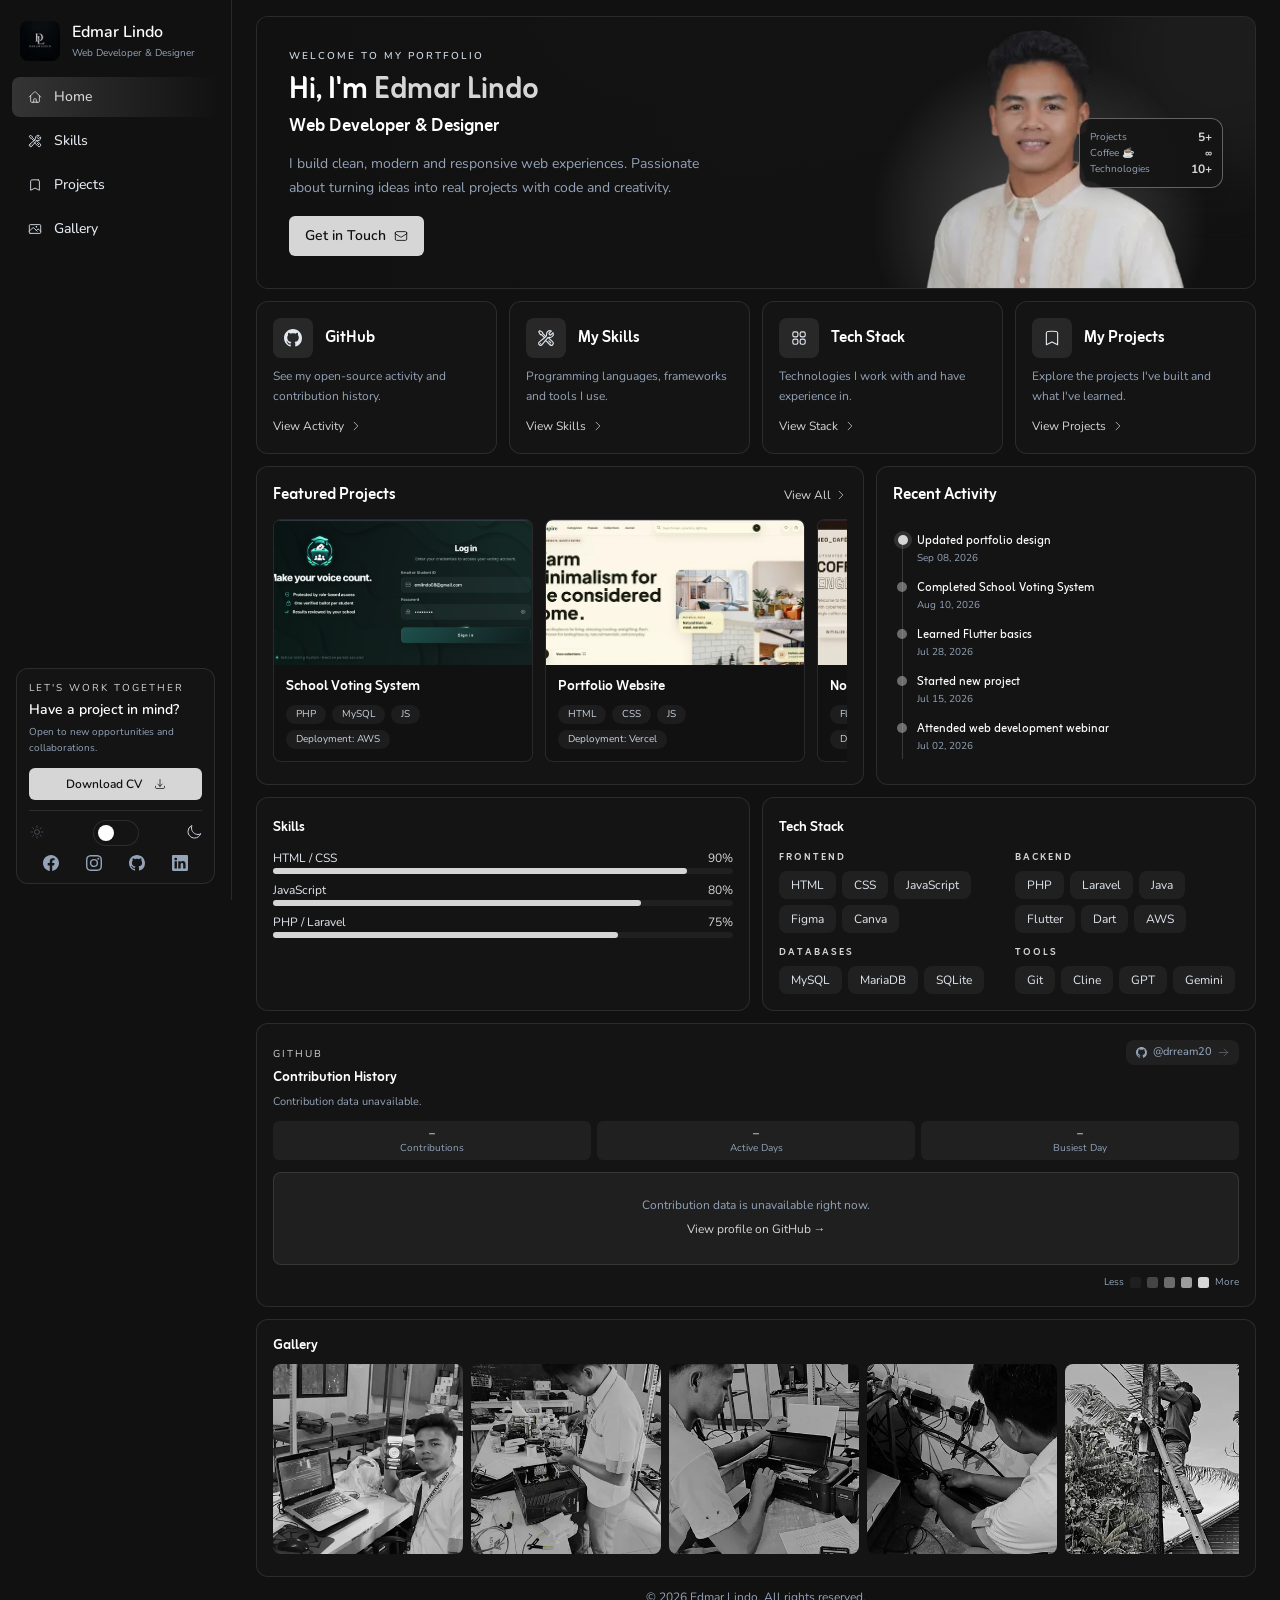
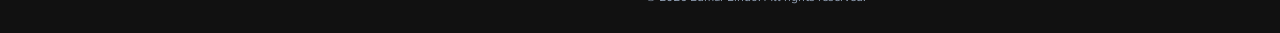
==== index.html @ 78bd7fd2 "added animation" ====
<!doctype html>
<html lang="en">
  <head>
    <meta charset="UTF-8" />
    <meta name="viewport" content="width=device-width, initial-scale=1.0" />

    <title>Edmar Lindo | Portfolio</title>
    <meta
      name="description"
      content="Portfolio of Edmar Lindo — web developer & designer building clean, modern, responsive web experiences."
    />
    <meta name="theme-color" content="#111111" />
    <link rel="icon" href="favicon.svg" type="image/svg+xml" />

    <!-- Open Graph / Twitter — shown whenever the site is shared on social media -->
    <meta property="og:type" content="website" />
    <meta property="og:url" content="https://neocafe-pi.vercel.app/" />
    <meta property="og:title" content="Edmar Lindo | Web Developer & Designer" />
    <meta
      property="og:description"
      content="Portfolio of Edmar Lindo — web developer & designer building clean, modern, responsive web experiences."
    />
    <meta
      property="og:image"
      content="https://neocafe-pi.vercel.app/assets/profile.webp"
    />
    <meta name="twitter:card" content="summary_large_image" />
    <meta name="twitter:title" content="Edmar Lindo | Web Developer & Designer" />
    <meta
      name="twitter:description"
      content="Portfolio of Edmar Lindo — web developer & designer building clean, modern, responsive web experiences."
    />
    <meta
      name="twitter:image"
      content="https://neocafe-pi.vercel.app/assets/profile.webp"
    />

    <script>
      document.documentElement.classList.add("js");

      /* Brand intro -- flag it before the first paint so the splash covers the page
         instantly (never a flash of the un-animated site). Skipped for visitors who
         prefer reduced motion; the CSS watchdog releases the page if the partner
         script below ever fails to run. */
      try {
        if (!window.matchMedia("(prefers-reduced-motion: reduce)").matches) {
          document.documentElement.classList.add("brand-intro-active");
        }
      } catch (e) {
        document.documentElement.classList.add("brand-intro-active");
      }
    </script>

    <!-- Google Fonts: Zain (elegant headings) + Nunito (rounded body text) -->
    <link rel="preconnect" href="https://fonts.googleapis.com" />
    <link rel="preconnect" href="https://fonts.gstatic.com" crossorigin />
    <link
      href="https://fonts.googleapis.com/css2?family=Zain:ital,wght@0,300;0,400;0,700;0,800;1,400&family=Nunito:ital,wght@0,400;0,500;0,600;0,700;1,400&display=swap"
      rel="stylesheet"
    />

    <!-- Tailwind CSS (pre-compiled -- much faster than the dev CDN).
         Rebuild with:  npx tailwindcss -i css/input.css -o tailwind.css --minify -->
    <link rel="stylesheet" href="tailwind.css" />

    <style>
      html {
        scroll-behavior: smooth;
      }

      /* Anchors get a little breathing room below the top edge */
      [id] {
        scroll-margin-top: 16px;
      }

      :root {
        --ink: 17 17 17; /* #111111 - main background */
        --pine: 20 20 20; /* #1c1c1c - cards/surfaces */
        --leaf: 214 214 214; /* #d6d6d6 - subtle accent */
        --btntext: 17 17 17; /* #111111 - button text */

        --text: 245 245 243; /* #f5f5f3 - primary text */
        --muted: 155 155 155; /* #9b9b9b - secondary text */
        --border: 48 48 48; /* #303030 - borders */
      }

      html.light {
        --ink: 250 250 248; /* #fafaf8 - warm white background */
        --pine: 238 238 238; /* #eee eeb - soft gray surfaces */
        --leaf: 32 32 32; /* #202020 - dark accent */
        --btntext: 250 250 248; /* #fafaf8 - button text */

        --text: 20 20 20; /* #141414 - primary text */
        --muted: 105 105 105; /* #696969 - secondary text */
        --border: 215 215 210; /* #d7d7d2 - subtle borders */
      }

      body {
        background: rgb(var(--ink));
      }

      /* Elegant font pairing -- Zain for headings, Nunito for body */
      h1,
      h2,
      h3,
      h4,
      h5,
      h6,
      .font-display {
        font-family: "Zain", "Segoe UI", sans-serif;
      }

      /* ===== GitHub contribution heatmap ===== */
      .heatmap-scroll {
        overflow-x: auto;
        padding-bottom: 4px;
        scrollbar-width: thin;
        scrollbar-color: rgb(var(--leaf) / 0.35) transparent;
      }

      .heatmap-scroll::-webkit-scrollbar {
        width: 4px;
        height: 4px;
      }

      .heatmap-scroll::-webkit-scrollbar-track {
        background: transparent;
      }

      .heatmap-scroll::-webkit-scrollbar-thumb {
        background: rgb(var(--leaf) / 0.35);
        border-radius: 999px;
      }

      .gh-grid {
        display: grid;
        grid-auto-flow: column;
        grid-template-rows: repeat(7, 11px);
        grid-auto-columns: 11px;
        gap: 3px;
        width: max-content;
      }

      .gh-cell {
        width: 11px;
        height: 11px;
        border-radius: 2.5px;
        transition:
          transform 0.15s ease,
          box-shadow 0.15s ease;
      }

      .gh-cell:hover {
        transform: scale(1.25);
        box-shadow: 0 0 0 1px rgb(var(--leaf) / 0.5);
      }

      .gh-empty {
        background: transparent;
      }

      .gh-l0 {
        background: rgb(var(--leaf) / 0.06);
      }
      .gh-l1 {
        background: rgb(var(--leaf) / 0.25);
      }
      .gh-l2 {
        background: rgb(var(--leaf) / 0.45);
      }
      .gh-l3 {
        background: rgb(var(--leaf) / 0.7);
      }
      .gh-l4 {
        background: rgb(var(--leaf));
      }

      .gh-skel {
        background: rgb(var(--leaf) / 0.05);
        animation: ghPulse 1.5s ease-in-out infinite;
      }

      @keyframes ghPulse {
        0%,
        100% {
          opacity: 0.5;
        }
        50% {
          opacity: 1;
        }
      }

      .gh-months {
        position: relative;
        height: 14px;
        margin-bottom: 3px;
      }

      .gh-month {
        position: absolute;
        top: 0;
        font-size: 10px;
        line-height: 14px;
        color: rgb(var(--leaf) / 0.55);
        white-space: nowrap;
        user-select: none;
      }

      .gh-weekdays {
        display: grid;
        grid-template-rows: repeat(7, 11px);
        gap: 3px;
        padding-top: 17px;
      }

      .gh-weekdays span {
        font-size: 10px;
        line-height: 11px;
        color: rgb(var(--leaf) / 0.55);
        user-select: none;
      }

      /* ===== Recent Activity -- scrollable timeline ===== */
      .activity-scroll {
        max-height: 240px;
        overflow-y: auto;
        scrollbar-width: thin;
        scrollbar-color: rgb(var(--leaf) / 0.35) transparent;
      }

      .activity-scroll::-webkit-scrollbar {
        width: 4px;
      }

      .activity-scroll::-webkit-scrollbar-track {
        background: transparent;
      }

      .activity-scroll::-webkit-scrollbar-thumb {
        background: rgb(var(--leaf) / 0.35);
        border-radius: 999px;
      }

      /* ===== Featured Projects -- horizontally scrollable card row ===== */
      .projects-scroll {
        display: flex;
        gap: 12px; /* gap-3 */
        width: 100%;
        max-width: 100%;
        min-width: 0;
        overflow-x: auto;
        overflow-y: hidden;
        overscroll-behavior-x: contain;
        padding-bottom: 6px;
        scroll-snap-type: x mandatory;
        scrollbar-width: thin;
        scrollbar-color: rgb(var(--leaf) / 0.35) transparent;
      }

      .projects-scroll > * {
        flex: 0 0 auto;
        width: 240px;
        scroll-snap-align: start;
      }

      @media (min-width: 640px) {
        .projects-scroll > * {
          width: 260px;
        }
      }

      .projects-scroll::-webkit-scrollbar {
        width: 4px;
        height: 4px;
      }

      .projects-scroll::-webkit-scrollbar-track {
        background: transparent;
      }

      .projects-scroll::-webkit-scrollbar-thumb {
        background: rgb(var(--leaf) / 0.35);
        border-radius: 999px;
      }

      @media (prefers-reduced-motion: reduce) {
        .projects-scroll {
          scroll-snap-type: none;
        }
      }

      /* ===== Gallery -- horizontally scrollable image row ===== */
      .gallery-scroll {
        display: flex;
        gap: 8px; /* gap-2 */
        width: 100%;
        max-width: 100%;
        min-width: 0;
        overflow-x: auto;
        overflow-y: hidden;
        overscroll-behavior-x: contain;
        padding-bottom: 6px;
        scroll-snap-type: x mandatory;
        scrollbar-width: thin;
        scrollbar-color: rgb(var(--leaf) / 0.35) transparent;
      }

      .gallery-scroll > * {
        flex: 0 0 auto;
        width: 150px;
        scroll-snap-align: start;
      }

      @media (min-width: 640px) {
        .gallery-scroll > * {
          width: 190px;
        }
      }

      .gallery-scroll::-webkit-scrollbar {
        width: 4px;
        height: 4px;
      }

      .gallery-scroll::-webkit-scrollbar-track {
        background: transparent;
      }

      .gallery-scroll::-webkit-scrollbar-thumb {
        background: rgb(var(--leaf) / 0.35);
        border-radius: 999px;
      }

      @media (prefers-reduced-motion: reduce) {
        .gallery-scroll {
          scroll-snap-type: none;
        }
      }

      /* ===== Interactive tilt cards (Featured Projects) =====
         Cards follow the pointer in 3D (rotateX / rotateY) with a soft leaf
         glare underneath. JS feeds --rx / --ry / --gx / --gy; touch screens
         and reduced-motion users get a plain static card. */
      .tilt-card {
        position: relative;
        transform: perspective(900px) rotateX(var(--rx, 0deg)) rotateY(var(--ry, 0deg));
        will-change: transform;
      }

      .tilt-card.tilt-live {
        transition: transform 0.12s ease-out;
      }

      .tilt-card.tilt-settle {
        transition: transform 0.45s cubic-bezier(0.22, 1, 0.36, 1);
      }

      .tilt-card::after {
        content: "";
        position: absolute;
        inset: 0;
        border-radius: inherit;
        background: radial-gradient(
          circle at var(--gx, 50%) var(--gy, 50%),
          rgb(var(--leaf) / 0.14),
          transparent 65%
        );
        opacity: 0;
        transition: opacity 0.3s ease-out;
        pointer-events: none;
      }

      .tilt-card.tilt-active::after,
      .tilt-card:focus-within::after {
        opacity: 1;
      }

      /* @media (prefers-reduced-motion: reduce) {
        .tilt-card {
          transform: none;
          transition: none;
        }

        .tilt-card::after {
          opacity: 0;
          transition: none;
        }
      } */

      /* ===== Gallery -- slow cinematic zoom + caption that slides up ===== */
      .gallery-scroll img {
        will-change: transform;
        transition: transform 600ms cubic-bezier(0.22, 1, 0.36, 1);
      }

      .gallery-scroll figure:hover img,
      .gallery-scroll figure:focus-within img {
        transform: scale(1.07);
      }

      .gallery-cap {
        position: absolute;
        left: 0;
        right: 0;
        bottom: 0;
        height: 25%;
        background: linear-gradient(
          to top,
          rgb(0 0 0 / 0.7),
          rgb(0 0 0 / 0.3)
        );
        opacity: 0;
        transform: translateY(100%);
        transition:
          opacity 300ms ease-out,
          transform 300ms cubic-bezier(0.22, 1, 0.36, 1);
        pointer-events: none;
      }

      .gallery-scroll figure:hover .gallery-cap,
      .gallery-scroll figure:focus-within .gallery-cap {
        opacity: 1;
        transform: translateY(0);
      }

      .gallery-label {
        opacity: 0;
        transform: translateY(4px);
        transition:
          opacity 300ms ease-out,
          transform 300ms ease-out;
        transition-delay: 140ms;
      }

      .gallery-scroll figure:hover .gallery-label,
      .gallery-scroll figure:focus-within .gallery-label {
        opacity: 1;
        transform: none;
      }

      @media (prefers-reduced-motion: reduce) {
        .gallery-scroll img {
          transform: none;
          transition: none;
        }

        .gallery-cap {
          opacity: 1;
          transform: none;
          transition: none;
        }

        .gallery-label {
          opacity: 1;
          transform: none;
          transition: none;
        }
      }

      /* Items fade in once as they enter the viewport / scroll area */
      html.js .activity-item {
        opacity: 0;
        transform: translateY(8px);
        transition:
          opacity 0.45s ease,
          transform 0.45s ease;
        transition-delay: var(--rd, 0ms);
      }

      html.js .activity-item.in-view {
        opacity: 1;
        transform: translateY(0);
      }

      @media (prefers-reduced-motion: reduce) {
        html.js .activity-item {
          opacity: 1;
          transform: none;
          transition: none;
        }
      }

      /* ===== Entrance animation -- plays once on initial page load ===== */
      html.js .load-item {
        opacity: 0;
      }

      html.load-ready .load-item {
        animation: riseIn 0.6s cubic-bezier(0.22, 1, 0.36, 1) both;
        animation-delay: calc(var(--d, 0) * 1ms);
      }

      @keyframes riseIn {
        from {
          opacity: 0;
          transform: translateY(12px);
        }
        to {
          opacity: 1;
          transform: translateY(0);
        }
      }

      /* Sidebar -- subtle fade + slide from the left, desktop only so the
           mobile drawer transform (-translate-x-full) is never affected */
      @media (min-width: 1024px) {
        html.js #sidebar {
          opacity: 0;
        }

        html.load-ready #sidebar {
          animation: slideInLeft 0.6s cubic-bezier(0.22, 1, 0.36, 1) both;
        }
      }

      @keyframes slideInLeft {
        from {
          opacity: 0;
          transform: translateX(-14px);
        }
        to {
          opacity: 1;
          transform: translateX(0);
        }
      }

      /* Accessibility -- show everything instantly for reduced motion */
      @media (prefers-reduced-motion: reduce) {
        html.js .load-item,
        html.js #sidebar {
          opacity: 1;
        }

        html.load-ready .load-item,
        html.load-ready #sidebar {
          animation: none;
        }
      }

      /* ===== Brand intro -- the sidebar logo travels in from a full-screen splash =====
         Rendered only for JS visitors (html.js) and removed from the DOM once the
         transition ends. Everything here is transform/opacity, so the travel never
         triggers layout. Custom styles stay inline per the repo convention (see
         css/input.css) -- nothing to rebuild in Tailwind. */
      .brand-intro {
        display: none;
      }

      html.js.brand-intro-active .brand-intro {
        display: flex;
        position: fixed;
        inset: 0;
        z-index: 100;
        align-items: center;
        justify-content: center;
        background: rgb(var(--ink)); /* opaque cover -- no flash of the site */
        overscroll-behavior: none;
        opacity: 1;
        transition: opacity 280ms cubic-bezier(0.22, 1, 0.36, 1);
        /* Safety net: if the intro script dies mid-flight, the cover still gets out
           of the way instead of trapping the visitor behind it. */
        animation: brandIntroWatchdog 0s linear 6s both;
      }

      html.js.brand-intro-revealing .brand-intro {
        opacity: 0;
      }

      @keyframes brandIntroWatchdog {
        to {
          visibility: hidden;
        }
      }

      /* Scroll lock. The site's scrollbar is 6px wide (see ::-webkit-scrollbar), so
         --sbw -- measured in JS -- stops the page shifting sideways when it goes. */
      html.brand-intro-lock {
        overflow: hidden;
        padding-right: var(--sbw, 0px);
      }

      .brand-intro-stage {
        display: flex;
        align-items: center;
        justify-content: center;
      }

      /* One transform layer per axis: X and Y ease slightly differently, so the logo
         follows a natural curve instead of a straight line. Identity "from" states
         below keep both transitions function-matched and cheap to interpolate. */
      .brand-intro-axis {
        transform: translate3d(0, 0, 0);
      }

      .brand-intro-scale {
        transform: scale(1);
      }

      .brand-intro-travel #biX {
        transform: translate3d(var(--brand-dx, 0), 0, 0);
        transition: transform 720ms cubic-bezier(0.22, 1, 0.36, 1);
      }

      .brand-intro-travel #biY {
        transform: translate3d(0, var(--brand-dy, 0), 0);
        transition: transform 820ms cubic-bezier(0.45, 0.05, 0.55, 0.95);
      }

      .brand-intro-travel #biScale {
        transform: scale(var(--brand-s, 1));
        transition: transform 760ms cubic-bezier(0.22, 1, 0.36, 1);
      }

      .brand-intro-travel .brand-intro-axis,
      .brand-intro-travel .brand-intro-scale {
        will-change: transform;
      }

      /* The splash badge is a clone of the sidebar badge: 8px radius on a 40px tile
         is 20%, so the two stay identical in shape while it scales. */
      .brand-intro-badge {
        border-radius: 20%;
      }

      /* Splash animation -- mirrors the site's own riseIn motion language */
      html.js.brand-intro-active .brand-intro-badge {
        animation: brandIntroIn 700ms cubic-bezier(0.22, 1, 0.36, 1) both;
      }

      @keyframes brandIntroIn {
        from {
          opacity: 0;
          transform: translateY(12px) scale(0.96);
        }
        to {
          opacity: 1;
          transform: translateY(0) scale(1);
        }
      }

      @media (prefers-reduced-motion: reduce) {
        html.js.brand-intro-active .brand-intro {
          display: none;
        }
      }

      /* Stats card -- CSS-only smooth floating bob. Two chained animations:
         riseIn runs once (staggered entrance, reusing the site's own keyframes),
         then statsFloat glides forever -- both delayed so the float starts at
         the exact instant the entrance settles at translateY(0), no jump. */
      #stats-card {
        animation: riseIn 0.6s cubic-bezier(0.22, 1, 0.36, 1) both,
          statsFloat 6.8s ease-in-out infinite;
        animation-delay: calc(var(--d, 0) * 1ms),
          calc(var(--d, 0) * 1ms + 700ms);
        will-change: transform;
        
      }

      /* Gentle leaf-like bob -- ease-in-out gives zero velocity at the top and
         bottom, so the card glides smoothly instead of jerking */
      @keyframes statsFloat {
  0%,
  100% {
    transform: translateY(0);
  }

  50% {
    transform: translateY(-10px);
  }
}

.stats {
  animation: statsFloat 3.5s ease-in-out infinite;
  will-change: transform;
}

      /* Hide scrollbar */
      ::-webkit-scrollbar {
        width: 6px;
      }

      ::-webkit-scrollbar-track {
        background: rgb(var(--ink));
      }

      ::-webkit-scrollbar-thumb {
        background: rgb(var(--leaf));
        border-radius: 999px;
      }

      .glass {
        background: rgb(var(--ink) / 0.82);
        backdrop-filter: blur(14px);
        -webkit-backdrop-filter: blur(14px);
      }

      .card-border {
        border: 1px solid rgb(var(--leaf) / 0.12);
      }

      .leaf-text {
        color: rgb(var(--leaf));
      }

      /* Hero profile glow -- gradient panel behind the background image */
      .hero-profile-glow {
        background: radial-gradient(
          closest-side,
          rgb(var(--leaf) / 0.3),
          rgb(var(--leaf) / 0.1) 55%,
          transparent 78%
        );
      }

      /* Light theme -- softer but still visible on the white background */
      html.light .hero-profile-glow {
        background: radial-gradient(
          closest-side,
          rgb(var(--leaf) / 0.16),
          rgb(var(--leaf) / 0.06) 55%,
          transparent 78%
        );
      }

      /* Tablet (iPad / Surface Pro 7) -- pull the profile image slightly toward
         the center; the right side stays dominant. 768-1023.98px covers iPad
         (768-834 portrait) and Surface Pro 7 (912 portrait); below stays on the
         mobile -right-[150px] bleed, at lg+ the lg:right-0 utility applies. */
      @media (min-width: 768px) and (max-width: 1023.98px) {
        #home .hero-profile-glow {
          right: 3%;
        }
        .stat-card{
          right: 3%;
        }

      }

      .sidebar-link.active {
        background: linear-gradient(
          90deg,
          rgb(var(--leaf) / 0.18),
          rgb(var(--pine) / 0.08)
        );
        color: rgb(var(--leaf));
      }

      .sidebar-link:hover {
        background: rgb(var(--leaf) / 0.08);
        color: rgb(var(--leaf));
      }

      .mobile-overlay {
        background: rgb(var(--ink) / 0.65);
        backdrop-filter: blur(2px);
      }

      /* ===== Tech Stack pills -- soft hover lift (scale + glow) =====
         --leaf is near-white in dark mode (214 214 214) and near-black in light
         (32 32 32), so the glow flips itself when the theme toggles. */
      .stack-chip {
        transition:
          transform 300ms ease,
          box-shadow 300ms ease;
      }

      .stack-chip:hover {
        cursor: pointer;
        position: relative;
        z-index: 1; /* keeps the enlarged pill above its neighbours */
        transform: scale(1.05);
        box-shadow: 0 6px 9px rgb(var(--leaf) / 0.25);
      }


      /* Light theme -- neutral utilities that don't follow the tokens */
      html.light body {
        color: #334155;
      }

      html.light [class~="text-white"] {
        color: #1f2937;
      }
      html.light [class~="text-slate-200"] {
        color: #334155;
      }
      html.light [class~="text-slate-300"] {
        color: #475569;
      }
      html.light [class~="text-slate-400"] {
        color: #6b7280;
      }
      html.light [class~="text-slate-500"] {
        color: #71717a;
      }
      html.light [class~="text-slate-600"] {
        color: #4b5563;
      }
      html.light [class~="border-white/10"] {
        border-color: rgba(31, 41, 55, 0.12);
      }
      html.light [class~="bg-white/5"] {
        background-color: rgba(31, 41, 55, 0.055);
      }
      html.light #toggleCircle {
        background: #2b2b2b;
      }

      /* Theme toggle -- dim the inactive mode's icon (sun emphasized in light, moon in dark) */
      html:not(.light) #themeIconSun {
        opacity: 0.35;
      }
      html.light #themeIconMoon {
        opacity: 0.35;
      }
      html.light [class~="hover:bg-leaf"]:hover {
        background: rgb(var(--leaf) / 0.12);
      }

      /* Heroicons sprite: minimalist clean stroke icons */
      .hi {
        display: inline-block;
        width: 1em;
        height: 1em;
        vertical-align: -0.125em;
        flex-shrink: 0;
      }

      /* ===== Accessibility hardening ===== */
      /* Keyboard focus ring */
      a:focus-visible,
      button:focus-visible,
      [tabindex]:focus-visible {
        outline: 2px solid rgb(var(--leaf));
        outline-offset: 2px;
      }

      /* Skip link -- hidden until focused */
      .skip-link {
        position: absolute;
        left: 12px;
        top: 12px;
        transform: translateY(-150%);
        background: rgb(var(--ink));
        color: rgb(var(--leaf));
        padding: 9px 16px;
        border-radius: 8px;
        font-size: 12px;
        font-weight: 700;
        z-index: 999;
      }
      .skip-link:focus {
        transform: translateY(0);
      }

      .gallery-scroll figure:focus-visible {
        outline: 2px solid rgb(var(--leaf));
        outline-offset: 2px;
      }

      /* Reduced motion -- stop the infinite stats-card float */
      @media (prefers-reduced-motion: reduce) {
        #stats-card,
        .stats {
          animation: none;
          will-change: auto;
        }
      }

    </style>
    <script type="application/ld+json">
      {
        "@context": "https://schema.org",
        "@type": "Person",
        "name": "Edmar Lindo",
        "jobTitle": "Web Developer & Designer",
        "url": "https://neocafe-pi.vercel.app/",
        "sameAs": [
          "https://www.facebook.com/edmarlindo",
          "https://www.instagram.com/edmarlindo",
          "https://www.github.com/drream20"
        ]
      }
    </script>
  </head>

  <body class="text-slate-200 font-sans">
    <a href="#main" class="skip-link">Skip to content</a>

    <!-- BRAND INTRO -- the sidebar logo travels from the splash screen into place -->
    <div id="brandIntro" class="brand-intro" aria-hidden="true">
      <div class="brand-intro-stage">
        <div id="biX" class="brand-intro-axis">
          <div id="biY" class="brand-intro-axis">
            <div id="biScale" class="brand-intro-scale"></div>
          </div>
        </div>
      </div>
    </div>
    <!-- HEROICONS SPRITE (minimalist clean stroke icons) -->
    <svg
      xmlns="http://www.w3.org/2000/svg"
      style="display: none"
      aria-hidden="true"
    >
      <symbol
        id="hi-home"
        viewBox="0 0 24 24"
        fill="none"
        stroke="currentColor"
        stroke-width="1.5"
      >
        <path
          stroke-linecap="round"
          stroke-linejoin="round"
          d="m2.25 12 8.954-8.955c.44-.439 1.152-.439 1.591 0L21.75 12M4.5 9.75v10.125c0 .621.504 1.125 1.125 1.125H9.75v-4.875c0-.621.504-1.125 1.125-1.125h2.25c.621 0 1.125.504 1.125 1.125V21h4.125c.621 0 1.125-.504 1.125-1.125V9.75M8.25 21h8.25"
        />
      </symbol>
      <symbol
        id="hi-user-circle"
        viewBox="0 0 24 24"
        fill="none"
        stroke="currentColor"
        stroke-width="1.5"
      >
        <path
          stroke-linecap="round"
          stroke-linejoin="round"
          d="M17.982 18.725A7.488 7.488 0 0 0 12 15.75a7.488 7.488 0 0 0-5.982 2.975m11.963 0a9 9 0 1 0-11.963 0m11.963 0A8.966 8.966 0 0 1 12 21a8.966 8.966 0 0 1-5.982-2.275M15 9.75a3 3 0 1 1-6 0 3 3 0 0 1 6 0Z"
        />
      </symbol>
      <symbol
        id="hi-identification"
        viewBox="0 0 24 24"
        fill="none"
        stroke="currentColor"
        stroke-width="1.5"
      >
        <path
          stroke-linecap="round"
          stroke-linejoin="round"
          d="M15 9h3.75M15 12h3.75M15 15h3.75M4.5 19.5h15a2.25 2.25 0 0 0 2.25-2.25V6.75A2.25 2.25 0 0 0 19.5 4.5h-15a2.25 2.25 0 0 0-2.25 2.25v10.5A2.25 2.25 0 0 0 4.5 19.5Zm6-10.125a1.875 1.875 0 1 1-3.75 0 1.875 1.875 0 0 1 3.75 0Zm1.294 6.336a6.721 6.721 0 0 1-3.17.789 6.721 6.721 0 0 1-3.168-.789 3.376 3.376 0 0 1 6.338 0Z"
        />
      </symbol>
      <symbol
        id="hi-wrench-screwdriver"
        viewBox="0 0 24 24"
        fill="none"
        stroke="currentColor"
        stroke-width="1.5"
      >
        <path
          stroke-linecap="round"
          stroke-linejoin="round"
          d="M11.42 15.17 17.25 21A2.652 2.652 0 0 0 21 17.25l-5.877-5.877M11.42 15.17l2.496-3.03c.317-.384.74-.626 1.208-.766M11.42 15.17l-4.655 5.653a2.548 2.548 0 1 1-3.586-3.586l6.837-5.63m5.108-.233c.55-.164 1.163-.188 1.743-.14a4.5 4.5 0 0 0 4.486-6.336l-3.276 3.277a3.004 3.004 0 0 1-2.25-2.25l3.276-3.276a4.5 4.5 0 0 0-6.336 4.486c.091 1.076-.071 2.264-.904 2.95l-.102.085m-1.745 1.437L5.909 7.5H4.5L2.25 3.75l1.5-1.5L7.5 4.5v1.409l4.26 4.26m-1.745 1.437 1.745-1.437m6.615 8.206L15.75 15.75M4.867 19.125h.008v.008h-.008v-.008Z"
        />
      </symbol>
      <symbol
        id="hi-server-stack"
        viewBox="0 0 24 24"
        fill="none"
        stroke="currentColor"
        stroke-width="1.5"
      >
        <path
          stroke-linecap="round"
          stroke-linejoin="round"
          d="M5.25 14.25h13.5m-13.5 0a3 3 0 0 1-3-3m3 3a3 3 0 1 0 0 6h13.5a3 3 0 1 0 0-6m-16.5-3a3 3 0 0 1 3-3h13.5a3 3 0 0 1 3 3m-19.5 0a4.5 4.5 0 0 1 .9-2.7L5.737 5.1a3.375 3.375 0 0 1 2.7-1.35h7.126c1.062 0 2.062.5 2.7 1.35l2.587 3.45a4.5 4.5 0 0 1 .9 2.7m0 0a3 3 0 0 1-3 3m0 3h.008v.008h-.008v-.008Zm0-6h.008v.008h-.008v-.008Zm-3 6h.008v.008h-.008v-.008Zm0-6h.008v.008h-.008v-.008Z"
        />
      </symbol>
      <symbol
        id="hi-squares-2x2"
        viewBox="0 0 24 24"
        fill="none"
        stroke="currentColor"
        stroke-width="1.5"
      >
        <path
          stroke-linecap="round"
          stroke-linejoin="round"
          d="M3.75 6A2.25 2.25 0 0 1 6 3.75h2.25A2.25 2.25 0 0 1 10.5 6v2.25a2.25 2.25 0 0 1-2.25 2.25H6a2.25 2.25 0 0 1-2.25-2.25V6ZM3.75 15.75A2.25 2.25 0 0 1 6 13.5h2.25a2.25 2.25 0 0 1 2.25 2.25V18a2.25 2.25 0 0 1-2.25 2.25H6A2.25 2.25 0 0 1 3.75 18v-2.25ZM13.5 6a2.25 2.25 0 0 1 2.25-2.25H18A2.25 2.25 0 0 1 20.25 6v2.25A2.25 2.25 0 0 1 18 10.5h-2.25a2.25 2.25 0 0 1-2.25-2.25V6ZM13.5 15.75a2.25 2.25 0 0 1 2.25-2.25H18a2.25 2.25 0 0 1 2.25 2.25V18A2.25 2.25 0 0 1 18 20.25h-2.25A2.25 2.25 0 0 1 13.5 18v-2.25Z"
        />
      </symbol>
      <symbol
        id="hi-folder"
        viewBox="0 0 24 24"
        fill="none"
        stroke="currentColor"
        stroke-width="1.5"
      >
        <path
          stroke-linecap="round"
          stroke-linejoin="round"
          d="M2.25 12.75V12A2.25 2.25 0 0 1 4.5 9.75h15A2.25 2.25 0 0 1 21.75 12v.75m-8.69-6.44-2.12-2.12a1.5 1.5 0 0 0-1.061-.44H4.5A2.25 2.25 0 0 0 2.25 6v12a2.25 2.25 0 0 0 2.25 2.25h15A2.25 2.25 0 0 0 21.75 18V9a2.25 2.25 0 0 0-2.25-2.25h-5.379a1.5 1.5 0 0 1-1.06-.44Z"
        />
      </symbol>
      <symbol
        id="hi-bookmark"
        viewBox="0 0 24 24"
        fill="none"
        stroke="currentColor"
        stroke-width="1.5"
      >
        <path
          stroke-linecap="round"
          stroke-linejoin="round"
          d="M17.593 3.322c1.1.128 1.907 1.077 1.907 2.185V21L12 17.25 4.5 21V5.507c0-1.108.806-2.057 1.907-2.185a48.507 48.507 0 0 1 11.186 0Z"
        />
      </symbol>
      <symbol
        id="hi-photo"
        viewBox="0 0 24 24"
        fill="none"
        stroke="currentColor"
        stroke-width="1.5"
      >
        <path
          stroke-linecap="round"
          stroke-linejoin="round"
          d="m2.25 15.75 5.159-5.159a2.25 2.25 0 0 1 3.182 0l5.159 5.159m-1.5-1.5 1.409-1.409a2.25 2.25 0 0 1 3.182 0l2.909 2.909m-18 3.75h16.5a1.5 1.5 0 0 0 1.5-1.5V6a1.5 1.5 0 0 0-1.5-1.5H3.75A1.5 1.5 0 0 0 2.25 6v12a1.5 1.5 0 0 0 1.5 1.5Zm10.5-11.25h.008v.008h-.008V8.25Zm.375 0a.375.375 0 1 1-.75 0 .375.375 0 0 1 .75 0Z"
        />
      </symbol>
      <symbol
        id="hi-clock"
        viewBox="0 0 24 24"
        fill="none"
        stroke="currentColor"
        stroke-width="1.5"
      >
        <path
          stroke-linecap="round"
          stroke-linejoin="round"
          d="M12 6v6h4.5m4.5 0a9 9 0 1 1-18 0 9 9 0 0 1 18 0Z"
        />
      </symbol>
      <symbol
        id="hi-envelope"
        viewBox="0 0 24 24"
        fill="none"
        stroke="currentColor"
        stroke-width="1.5"
      >
        <path
          stroke-linecap="round"
          stroke-linejoin="round"
          d="M21.75 6.75v10.5a2.25 2.25 0 0 1-2.25 2.25h-15a2.25 2.25 0 0 1-2.25-2.25V6.75m19.5 0A2.25 2.25 0 0 0 19.5 4.5h-15a2.25 2.25 0 0 0-2.25 2.25m19.5 0v.243a2.25 2.25 0 0 1-1.07 1.916l-7.5 4.615a2.25 2.25 0 0 1-2.36 0L3.32 8.91a2.25 2.25 0 0 1-1.07-1.916V6.75"
        />
      </symbol>
      <symbol
        id="hi-bars-3"
        viewBox="0 0 24 24"
        fill="none"
        stroke="currentColor"
        stroke-width="1.5"
      >
        <path
          stroke-linecap="round"
          stroke-linejoin="round"
          d="M3.75 6.75h16.5M3.75 12h16.5m-16.5 5.25h16.5"
        />
      </symbol>
      <symbol
        id="hi-sun"
        viewBox="0 0 24 24"
        fill="none"
        stroke="currentColor"
        stroke-width="1.5"
      >
        <path
          stroke-linecap="round"
          stroke-linejoin="round"
          d="M12 3v2.25m6.364.386-1.591 1.591M21 12h-2.25m-.386 6.364-1.591-1.591M12 18.75V21m-4.773-4.227-1.591 1.591M5.25 12H3m4.227-4.773L5.636 5.636M15.75 12a3.75 3.75 0 1 1-7.5 0 3.75 3.75 0 0 1 7.5 0Z"
        />
      </symbol>
      <symbol
        id="hi-moon"
        viewBox="0 0 24 24"
        fill="none"
        stroke="currentColor"
        stroke-width="1.5"
      >
        <path
          stroke-linecap="round"
          stroke-linejoin="round"
          d="M21.752 15.002A9.72 9.72 0 0 1 18 15.75c-5.385 0-9.75-4.365-9.75-9.75 0-1.33.266-2.597.748-3.752A9.753 9.753 0 0 0 3 11.25C3 16.635 7.365 21 12.75 21a9.753 9.753 0 0 0 9.002-5.998Z"
        />
      </symbol>
      <symbol
        id="hi-arrow-right"
        viewBox="0 0 24 24"
        fill="none"
        stroke="currentColor"
        stroke-width="1.5"
      >
        <path
          stroke-linecap="round"
          stroke-linejoin="round"
          d="M13.5 4.5 21 12m0 0-7.5 7.5M21 12H3"
        />
      </symbol>
      <symbol
        id="hi-chevron-right"
        viewBox="0 0 24 24"
        fill="none"
        stroke="currentColor"
        stroke-width="1.5"
      >
        <path
          stroke-linecap="round"
          stroke-linejoin="round"
          d="m8.25 4.5 7.5 7.5-7.5 7.5"
        />
      </symbol>
      <symbol
        id="hi-arrow-down-tray"
        viewBox="0 0 24 24"
        fill="none"
        stroke="currentColor"
        stroke-width="1.5"
      >
        <path
          stroke-linecap="round"
          stroke-linejoin="round"
          d="M3 16.5v2.25A2.25 2.25 0 0 0 5.25 21h13.5A2.25 2.25 0 0 0 21 18.75V16.5M16.5 12 12 16.5m0 0L7.5 12m4.5 4.5V3"
        />
      </symbol>

      <!-- Brand social marks (filled, currentColor) -->
      <symbol id="hi-fb" viewBox="0 0 16 16" fill="currentColor">
        <path
          d="M16 8.049c0-4.446-3.582-8.05-8-8.05C3.58 0-.002 3.603-.002 8.05c0 4.017 2.926 7.347 6.75 7.951v-5.625h-2.03V8.05H6.75V6.275c0-2.017 1.195-3.131 3.022-3.131.876 0 1.791.157 1.791.157v1.98h-1.009c-.993 0-1.303.621-1.303 1.258v1.51h2.218l-.354 2.326H9.25V16c3.824-.604 6.75-3.934 6.75-7.951"
        />
      </symbol>
      <symbol id="hi-ig" viewBox="0 0 16 16" fill="currentColor">
        <path
          d="M8 0C5.829 0 5.556.01 4.703.048 3.85.088 3.269.222 2.76.42a3.9 3.9 0 0 0-1.417.923A3.9 3.9 0 0 0 .42 2.76C.222 3.268.087 3.85.048 4.7.01 5.555 0 5.827 0 8.001c0 2.172.01 2.444.048 3.297.04.852.174 1.433.372 1.942.205.526.478.972.923 1.417.444.445.89.719 1.416.923.51.198 1.09.333 1.942.372C5.555 15.99 5.827 16 8 16s2.444-.01 3.298-.048c.851-.04 1.434-.174 1.943-.372a3.9 3.9 0 0 0 1.416-.923c.445-.445.718-.891.923-1.417.197-.509.332-1.09.372-1.942C15.99 10.445 16 10.173 16 8s-.01-2.445-.048-3.299c-.04-.851-.175-1.433-.372-1.941a3.9 3.9 0 0 0-.923-1.417A3.9 3.9 0 0 0 13.24.42c-.51-.198-1.092-.333-1.943-.372C10.443.01 10.172 0 7.998 0zm-.717 1.442h.718c2.136 0 2.389.007 3.232.046.78.035 1.204.166 1.486.275.373.145.64.319.92.599s.453.546.598.92c.11.281.24.705.275 1.485.039.843.047 1.096.047 3.231s-.008 2.389-.047 3.232c-.035.78-.166 1.203-.275 1.485a2.5 2.5 0 0 1-.599.919c-.28.28-.546.453-.92.598-.28.11-.704.24-1.485.276-.843.038-1.096.047-3.232.047s-2.39-.009-3.233-.047c-.78-.036-1.203-.166-1.485-.276a2.5 2.5 0 0 1-.92-.598 2.5 2.5 0 0 1-.6-.92c-.109-.281-.24-.705-.275-1.485-.038-.843-.046-1.096-.046-3.233s.008-2.388.046-3.231c.036-.78.166-1.204.276-1.486.145-.373.319-.64.599-.92s.546-.453.92-.598c.282-.11.705-.24 1.485-.276.738-.034 1.024-.044 2.515-.045zm4.988 1.328a.96.96 0 1 0 0 1.92.96.96 0 0 0 0-1.92m-4.27 1.122a4.109 4.109 0 1 0 0 8.217 4.109 4.109 0 0 0 0-8.217m0 1.441a2.667 2.667 0 1 1 0 5.334 2.667 2.667 0 0 1 0-5.334"
        />
      </symbol>
      <symbol id="hi-github" viewBox="0 0 16 16" fill="currentColor">
        <path
          d="M8 0C3.58 0 0 3.58 0 8c0 3.54 2.29 6.53 5.47 7.59.4.07.55-.17.55-.38 0-.19-.01-.82-.01-1.49-2.01.37-2.53-.49-2.69-.94-.09-.23-.48-.94-.82-1.13-.28-.15-.68-.52-.01-.53.63-.01 1.08.58 1.23.82.72 1.21 1.87.87 2.33.66.07-.52.28-.87.51-1.07-1.78-.2-3.64-.89-3.64-3.95 0-.87.31-1.59.82-2.15-.08-.2-.36-1.02.08-2.12 0 0 .67-.21 2.2.82.64-.18 1.32-.27 2-.27s1.36.09 2 .27c1.53-1.04 2.2-.82 2.2-.82.44 1.1.16 1.92.08 2.12.51.56.82 1.27.82 2.15 0 3.07-1.87 3.75-3.65 3.95.29.25.54.73.54 1.48 0 1.07-.01 1.93-.01 2.2 0 .21.15.46.55.38A8.01 8.01 0 0 0 16 8c0-4.42-3.58-8-8-8"
        />
      </symbol>
      <symbol id="hi-linkedin" viewBox="0 0 16 16" fill="currentColor">
        <path
          d="M0 1.146C0 .513.526 0 1.175 0h13.65C15.474 0 16 .513 16 1.146v13.708c0 .633-.526 1.146-1.175 1.146H1.175C.526 16 0 15.487 0 14.854zm4.943 12.248V6.169H2.542v7.225zm-1.2-8.212c.837 0 1.358-.554 1.358-1.248-.015-.709-.52-1.248-1.342-1.248S2.4 3.226 2.4 3.934c0 .694.521 1.248 1.327 1.248zm4.908 8.212V9.359c0-.216.016-.432.08-.586.173-.431.568-.878 1.232-.878.869 0 1.216.662 1.216 1.634v3.865h2.401V9.25c0-2.22-1.184-3.252-2.764-3.252-1.274 0-1.845.7-2.165 1.193v.025h-.016l.016-.025V6.169h-2.4c.03.678 0 7.225 0 7.225z"
        />
      </symbol>
    </svg>

    <!-- MOBILE OVERLAY -->
    <div
      id="overlay"
      class="fixed inset-0 z-40 hidden mobile-overlay lg:hidden"
      onclick="closeSidebar()"
    ></div>

    <!-- SIDEBAR -->
    <aside
      id="sidebar"
      class="fixed top-0 left-0 z-50 h-screen w-[232px] border-r border-white/10 bg-ink transition-transform duration-300 -translate-x-full lg:translate-x-0 flex flex-col"
    >
      <!-- LOGO -->
      <div class="px-5 pt-5 pb-4">
        <div class="flex items-center gap-3">
          <!-- Logo -- single artwork for both themes: data-light mirrors data-dark -->
          <div
            class="logo flex h-10 w-10 shrink-0 items-center justify-center overflow-hidden rounded-lg bg-leaf text-lg font-black text-btntext"
          >
            <img
              id="sidebarLogo"
              src="sidebar-logo/dark.webp"
              alt="DreamLodin logo"
              class="h-full w-full object-cover"
              data-dark="sidebar-logo/dark.webp"
              data-light="sidebar-logo/dark.webp"
            />
          </div>
          <div>
            <p class="text-base font-semibold text-white">Edmar Lindo</p>

            <p class="mt-0.5 text-[10px] text-slate-400">
              Web Developer & Designer
            </p>
          </div>
        </div>
      </div>

      <!-- NAVIGATION -->
      <nav class="px-3 space-y-1">
        <a
          href="#home"
          class="sidebar-link active flex items-center gap-3 rounded-lg px-4 py-2.5 text-sm font-medium transition"
        >
          <!-- Home -->
          <svg class="hi h-5 w-5" aria-hidden="true">
            <use href="#hi-home" />
          </svg>
          Home
        </a>

        <a
          href="#skills"
          class="sidebar-link flex items-center gap-3 rounded-lg px-4 py-2.5 text-sm font-medium transition"
        >
          <!-- Skills -->
          <svg class="hi h-5 w-5" aria-hidden="true">
            <use href="#hi-wrench-screwdriver" />
          </svg>

          Skills
        </a>

        <a
          href="./projects/projects.html"
          class="sidebar-link flex items-center gap-3 rounded-lg px-4 py-2.5 text-sm font-medium transition"
        >
          <!-- Projects -->
          <svg class="hi h-5 w-5" aria-hidden="true">
            <use href="#hi-bookmark" />
          </svg>

          Projects
        </a>

        <a
          href="#gallery"
          class="sidebar-link flex items-center gap-3 rounded-lg px-4 py-2.5 text-sm font-medium transition"
        >
          <!-- Gallery -->
          <svg class="hi h-5 w-5" aria-hidden="true">
            <use href="#hi-photo" />
          </svg>

          Gallery
        </a>
      </nav>

      <!-- SIDEBAR BOTTOM -->
      <div class="mt-auto px-4 pb-4">

        <!-- Let's work together card -->
        <div id="contact" class="rounded-xl border border-white/10 bg-pine p-3">
          <p class="text-[10px] tracking-[0.2em] text-leaf">
            LET'S WORK TOGETHER
          </p>

          <p class="mt-1 text-sm font-semibold text-white">
            Have a project in mind?
          </p>

          <p class="mt-1 text-[10px] leading-4 text-slate-400">
            Open to new opportunities and collaborations.
          </p>

          <a
            href="cv/My_Updated_Resume_2026.pdf"
            download
            class="mb-2.5 flex items-center justify-center gap-3 mt-3 rounded-md bg-leaf px-2 py-2 text-xs font-semibold text-btntext w-full hover:bg-leaf/80 transition"
          >
            Download CV
            <svg class="hi h-4 w-4" aria-hidden="true">
              <use href="#hi-arrow-down-tray" />
            </svg>
          </a>

          <div class="mt-2.5 h-px border-t border-white/10"></div>

          <!-- Theme toggle (minimalist -- active mode's icon at full opacity) -->
          <div class="mt-2.5 flex items-center justify-between">
            <span id="themeIconSun" class="text-slate-400 transition-opacity">
              <svg class="hi h-4.5 w-4.5" aria-hidden="true">
                <use href="#hi-sun" />
              </svg>
            </span>

            <button
              onclick="toggleTheme()"
              aria-label="Toggle dark / light mode"
              class="relative h-6 w-11 rounded-full bg-pine ring-1 ring-white/10 transition hover:bg-leaf/20"
            >
              <span
                id="toggleCircle"
                class="absolute left-1 top-1 h-4 w-4 rounded-full bg-white shadow-sm transition"
              ></span>
            </button>

            <span id="themeIconMoon" class="text-slate-300 transition-opacity">
              <svg class="hi h-4.5 w-4.5" aria-hidden="true">
                <use href="#hi-moon" />
              </svg>
            </span>
          </div>

          <!-- Social icons -->
          <div class="mt-2.5 flex justify-between text-slate-400">
            <a
              href="https://www.facebook.com/edmarlindo" target="_blank" rel="noopener noreferrer"
              class="flex-1 flex items-center justify-center hover:text-leaf transition"
              title="Facebook"
            >
              <svg class="hi h-4.5 w-4.5" aria-hidden="true">
                <use href="#hi-fb" />
              </svg>
            </a>

            <a
              href="https://www.instagram.com/edmarlindo" target="_blank" rel="noopener noreferrer"
              class="flex-1 flex items-center justify-center hover:text-leaf transition"
              title="Instagram"
            >
              <svg class="hi h-4.5 w-4.5" aria-hidden="true">
                <use href="#hi-ig" />
              </svg>
            </a>

            <a
              href="https://www.github.com/drream20" target="_blank" rel="noopener noreferrer"
              class="flex-1 flex items-center justify-center hover:text-leaf transition"
              title="GitHub"
            >
              <svg class="hi h-4.5 w-4.5" aria-hidden="true">
                <use href="#hi-github" />
              </svg>
            </a>

            <!-- TODO: replace with your real LinkedIn profile URL -->
            <a
              href="https://www.linkedin.com/" target="_blank" rel="noopener noreferrer"
              class="flex-1 flex items-center justify-center hover:text-leaf transition"
              title="LinkedIn"
            >
              <svg class="hi h-4.5 w-4.5" aria-hidden="true">
                <use href="#hi-linkedin" />
              </svg>
            </a>
          </div>
        </div>
      </div>
    </aside>

    <!-- MOBILE BUTTON -->
    <button
      onclick="openSidebar()"
      aria-label="Open navigation menu" aria-expanded="false" aria-controls="sidebar"
      class="fixed right-4 top-4 z-30 flex h-10 w-10 items-center justify-center rounded-lg border border-white/10 bg-pine text-slate-200 lg:hidden"
    >
      <svg class="hi h-5 w-5" aria-hidden="true">
        <use href="#hi-bars-3" />
      </svg>
    </button>

    <main id="main" class="min-h-screen lg:ml-[232px]">
      <div class="mx-auto max-w-[1600px] px-4 py-3 lg:px-6 lg:py-4">
        <!-- HERO -->
        <section
          id="home"
          class="relative overflow-hidden rounded-xl border border-white/10 bg-gradient-to-br from-pine to-ink px-5 py-8 sm:p-6 lg:p-8"
        >
          <!-- Soft leaf glow -- top-right -->
          <div
            class="absolute -top-24 -right-24 h-64 w-64 rounded-full bg-leaf/5 blur-2xl pointer-events-none"
          ></div>

          <!-- Soft leaf glow -- bottom-left -->
          <div
            class="absolute -bottom-28 -left-28 h-64 w-64 rounded-full bg-leaf/3 blur-2xl pointer-events-none"
          ></div>

          <!-- Background profile image -->
          <div
            class="hero-profile-glow pointer-events-none absolute -right-[150px] top-3/4 -translate-y-1/2 rounded-3xl p-2 lg:right-0"
          >
            <img
              src="assets/profile.webp"
              alt=""
              class="max-h-104 object-contain"
              onerror="this.style.display = 'none'"
            />
          </div>

          <!-- Background fade (left) -->
          <div
            class="pointer-events-none absolute inset-0 bg-gradient-to-r from-ink via-ink/20 to-transparent"
          ></div>

          <div class="relative grid grid-cols-[1fr_auto] items-end gap-9 sm:gap-6 lg:items-center lg:gap-8">
            <!-- Hero text -->
            <div>
              <p
                class="load-item text-[10px] font-semibold tracking-[0.2em] text-slate-300"
                style="--d: 380"
              >
                WELCOME TO MY PORTFOLIO
              </p>

              <h1
                class="load-item mt-2 text-2xl font-bold leading-tight text-white sm:text-3xl"
                style="--d: 420"
              >
                Hi, I'm <span class="leaf-text">Edmar Lindo</span>
              </h1>

              <h2
                class="load-item mt-1 text-base font-semibold text-white sm:text-lg"
                style="--d: 460"
              >
                Web Developer & Designer
              </h2>

              <p
                class="load-item mt-3 max-w-md text-sm leading-6 text-slate-400"
                style="--d: 500"
              >
                I build clean, modern and responsive web experiences. Passionate
                about turning ideas into real projects with code and creativity.
              </p>

              <!-- Buttons -->
              <div class="load-item mt-4 flex flex-wrap gap-3" style="--d: 540">
                <!-- TODO: replace hello@example.com with your real email -->
                <a
                  href="mailto:hello@example.com"
                  class="inline-flex items-center gap-2 rounded-md bg-leaf px-4 py-2.5 text-sm font-semibold text-btntext transition hover:bg-leaf/80"
                >
                  Get in Touch
                  <svg class="hi h-4 w-4" aria-hidden="true">
                    <use href="#hi-envelope" />
                  </svg>
                </a>
              </div>
            </div>

            <!-- Stats card -->
            <div
              id="stats-card"
              class="load-item w-32 rounded-xl border border-leaf/40 bg-pine/90 px-2.5 py-2.5 shadow-lg sm:w-36"
              style="--d: 580"
            >
              <div class="flex items-center justify-between gap-2">
                <span class="text-[10px] text-slate-400">Projects</span>
                <span class="text-xs font-bold text-leaf">5+</span>
              </div>

              <div class="flex items-center justify-between gap-2">
                <span class="text-[10px] text-slate-400">Coffee ☕</span>
                <span class="text-xs font-bold text-leaf">∞</span>
              </div>

              <div class="flex items-center justify-between gap-2">
                <span class="text-[10px] text-slate-400">Technologies</span>
                <span class="text-xs font-bold text-leaf">10+</span>
              </div>
            </div>
          </div>
        </section>
        <!-- SUMMARY CARDS -->
        <section class="mt-3 grid gap-3 sm:grid-cols-2 lg:grid-cols-4">
          <div
            id="github-card"
            class="load-item rounded-xl border border-white/10 bg-pine p-4"
            style="--d: 460"
          >
            <div class="flex items-center gap-3">
              <div
                class="flex h-10 w-10 shrink-0 items-center justify-center rounded-lg bg-leaf/10 text-lg"
              >
                <svg class="hi h-5 w-5" aria-hidden="true">
                  <use href="#hi-github" />
                </svg>
              </div>
              <h3 class="font-semibold text-white">GitHub</h3>
            </div>
            <p class="mt-2 text-xs leading-5 text-slate-400">
              See my open-source activity and contribution history.
            </p>
            <a
              href="#github"
              class="mt-3 inline-flex items-center gap-1.5 text-xs text-leaf"
            >
              View Activity
              <svg class="hi h-3 w-3" aria-hidden="true">
                <use href="#hi-chevron-right" />
              </svg>
            </a>
          </div>

          <div
            id="skills"
            class="load-item rounded-xl border border-white/10 bg-pine p-4"
            style="--d: 520"
          >
            <div class="flex items-center gap-3">
              <div
                class="flex h-10 w-10 shrink-0 items-center justify-center rounded-lg bg-leaf/10 text-lg"
              >
                <svg class="hi h-5 w-5" aria-hidden="true">
                  <use href="#hi-wrench-screwdriver" />
                </svg>
              </div>
              <h3 class="font-semibold text-white">My Skills</h3>
            </div>
            <p class="mt-2 text-xs leading-5 text-slate-400">
              Programming languages, frameworks and tools I use.
            </p>
            <a
              href="#skills-content"
              class="mt-3 inline-flex items-center gap-1.5 text-xs text-leaf"
            >
              View Skills
              <svg class="hi h-3 w-3" aria-hidden="true">
                <use href="#hi-chevron-right" />
              </svg>
            </a>
          </div>

          <div
            id="stack"
            class="load-item rounded-xl border border-white/10 bg-pine p-4"
            style="--d: 580"
          >
            <div class="flex items-center gap-3">
              <div
                class="flex h-10 w-10 shrink-0 items-center justify-center rounded-lg bg-leaf/10 text-lg"
              >
                <svg class="hi h-5 w-5" aria-hidden="true">
                  <use href="#hi-squares-2x2" />
                </svg>
              </div>
              <h3 class="font-semibold text-white">Tech Stack</h3>
            </div>
            <p class="mt-2 text-xs leading-5 text-slate-400">
              Technologies I work with and have experience in.
            </p>
            <a
              href="#stack-content"
              class="mt-3 inline-flex items-center gap-1.5 text-xs text-leaf"
            >
              View Stack
              <svg class="hi h-3 w-3" aria-hidden="true">
                <use href="#hi-chevron-right" />
              </svg>
            </a>
          </div>

          <div
            class="load-item rounded-xl border border-white/10 bg-pine p-4"
            style="--d: 640"
          >
            <div class="flex items-center gap-3">
              <div
                class="flex h-10 w-10 shrink-0 items-center justify-center rounded-lg bg-leaf/10 text-lg"
              >
                <svg class="hi h-5 w-5" aria-hidden="true">
                  <use href="#hi-bookmark" />
                </svg>
              </div>
              <h3 class="font-semibold text-white">My Projects</h3>
            </div>
            <p class="mt-2 text-xs leading-5 text-slate-400">
              Explore the projects I've built and what I've learned.
            </p>
            <a
              href="#projects"
              class="mt-3 inline-flex items-center gap-1.5 text-xs text-leaf"
            >
              View Projects
              <svg class="hi h-3 w-3" aria-hidden="true">
                <use href="#hi-chevron-right" />
              </svg>
            </a>
          </div>
        </section>
        <!-- PROJECT + ACTIVITY -->
        <section class="mt-3 grid gap-3 lg:grid-cols-[1.6fr_1fr]">
          <!-- PROJECTS -->
          <div
            id="projects"
            class="load-item min-w-0 rounded-xl border border-white/10 bg-pine p-4"
            style="--d: 560"
          >
            <div class="flex items-center justify-between">
              <h3 class="text-base font-semibold text-white">
                Featured Projects
              </h3>

              <a
                href="./projects/projects.html"
                class="inline-flex items-center gap-1 text-xs text-leaf"
              >
                View All
                <svg class="hi h-3 w-3" aria-hidden="true">
                  <use href="#hi-chevron-right" />
                </svg>
              </a>
            </div>

            <!-- Projects -- horizontal scroll row -->
            <div class="projects-scroll mt-3">
              <!-- Project 1 -->
              <a
                href="./projects/projects.html#project-1"
                class="tilt-card group block cursor-pointer overflow-hidden rounded-lg border border-white/10 bg-ink transition-colors hover:border-leaf/40"
              >
                <div class="aspect-video bg-pine">
                  <img
                    src="assets/voting_system.png"
                    alt="School Voting System"
                    width="640"
                    height="360"
                    loading="lazy"
                    decoding="async"
                    class="h-full w-full object-cover"
                  />
                </div>

                <div class="p-3">
                  <h4 class="text-sm font-semibold text-white">
                    School Voting System
                  </h4>
                  <div class="mt-2 flex flex-wrap gap-1.5">
                    <span
                      class="rounded-full bg-white/5 px-2.5 py-0.5 text-[10px] text-slate-300"
                      >PHP</span
                    >
                    <span
                      class="rounded-full bg-white/5 px-2.5 py-0.5 text-[10px] text-slate-300"
                      >MySQL</span
                    >
                    <span
                      class="rounded-full bg-white/5 px-2.5 py-0.5 text-[10px] text-slate-300"
                      >JS</span
                    >
                    <span
                      class="rounded-full bg-white/5 px-2.5 py-0.5 text-[10px] text-slate-300"
                      >Deployment: AWS</span
                    >
                  </div>
                </div>
              </a>

              <!-- Project 2 -->
              <a
                href="./projects/projects.html#project-2"
                class="tilt-card group block cursor-pointer overflow-hidden rounded-lg border border-white/10 bg-ink transition-colors hover:border-leaf/40"
              >
                <div class="aspect-video bg-pine">
                  <img
                    src="assets/portfolio-website.webp"
                    alt="Portfolio Website"
                    width="640"
                    height="360"
                    loading="lazy"
                    decoding="async"
                    class="h-full w-full object-cover"
                  />
                </div>

                <div class="p-3">
                  <h4 class="text-sm font-semibold text-white">
                    Portfolio Website
                  </h4>
                  <div class="mt-2 flex flex-wrap gap-1.5">
                    <span
                      class="rounded-full bg-white/5 px-2.5 py-0.5 text-[10px] text-slate-300"
                      >HTML</span
                    >
                    <span
                      class="rounded-full bg-white/5 px-2.5 py-0.5 text-[10px] text-slate-300"
                      >CSS</span
                    >
                    <span
                      class="rounded-full bg-white/5 px-2.5 py-0.5 text-[10px] text-slate-300"
                      >JS</span
                    >
                      <span
                      class="rounded-full bg-white/5 px-2.5 py-0.5 text-[10px] text-slate-300"
                      >Deployment: Vercel</span
                    >
                  </div>
                </div>
              </a>

              <!-- Project 3 -->
              <a
                href="./projects/projects.html#project-3"
                class="tilt-card group block cursor-pointer overflow-hidden rounded-lg border border-white/10 bg-ink transition-colors hover:border-leaf/40"
              >
                <div class="aspect-video bg-pine">
                  <img
                    src="assets/cafe.webp"
                    alt="Notes App"
                    width="640"
                    height="360"
                    loading="lazy"
                    decoding="async"
                    class="h-full w-full object-cover"
                  />
                </div>

                <div class="p-3">
                  <h4 class="text-sm font-semibold text-white">Notes App</h4>
                  <div class="mt-2 flex flex-wrap gap-1.5">
                    <span
                      class="rounded-full bg-white/5 px-2.5 py-0.5 text-[10px] text-slate-300"
                      >Flutter</span
                    >
                    <span
                      class="rounded-full bg-white/5 px-2.5 py-0.5 text-[10px] text-slate-300"
                      >Dart</span
                    >
                    <span
                      class="rounded-full bg-white/5 px-2.5 py-0.5 text-[10px] text-slate-300"
                      >SQLite</span
                    >
                     <span
                      class="rounded-full bg-white/5 px-2.5 py-0.5 text-[10px] text-slate-300"
                      >Deployment: AWS</span
                    >
                  </div>
                </div>
              </a>

              <!-- Project 4 -->
              <a
                href="./projects/projects.html#project-4"
                class="tilt-card group block cursor-pointer overflow-hidden rounded-lg border border-white/10 bg-ink transition-colors hover:border-leaf/40"
              >
                <div class="aspect-video bg-pine">
                  <img
                    src="assets/neo-cafe-app.webp"
                    alt="Neo Cafe App"
                    width="640"
                    height="360"
                    loading="lazy"
                    decoding="async"
                    class="h-full w-full object-cover"
                  />
                </div>

                <div class="p-3">
                  <h4 class="text-sm font-semibold text-white">Neo Cafe App</h4>
                  <div class="mt-2 flex flex-wrap gap-1.5">
                    <span
                      class="rounded-full bg-white/5 px-2.5 py-0.5 text-[10px] text-slate-300"
                      >React Native</span
                    >
                    <span
                      class="rounded-full bg-white/5 px-2.5 py-0.5 text-[10px] text-slate-300"
                      >Firebase</span
                    >
                     <span
                      class="rounded-full bg-white/5 px-2.5 py-0.5 text-[10px] text-slate-300"
                      >Deployment: AWS</span
                    >
                  </div>
                </div>
              </a>

              <!-- Project 5 -->
              <a
                href="./projects/projects.html#project-5"
                class="tilt-card group block cursor-pointer overflow-hidden rounded-lg border border-white/10 bg-ink transition-colors hover:border-leaf/40"
              >
                <div class="aspect-video bg-pine">
                  <img
                    src="assets/prof.webp"
                    alt="Cafe Management Dashboard"
                    width="640"
                    height="360"
                    loading="lazy"
                    decoding="async"
                    class="h-full w-full object-cover"
                  />
                </div>

                <div class="p-3">
                  <h4 class="text-sm font-semibold text-white">
                    Cafe Management Dashboard
                  </h4>
                  <div class="mt-2 flex flex-wrap gap-1.5">
                    <span
                      class="rounded-full bg-white/5 px-2.5 py-0.5 text-[10px] text-slate-300"
                      >Vue</span
                    >
                    <span
                      class="rounded-full bg-white/5 px-2.5 py-0.5 text-[10px] text-slate-300"
                      >PHP</span
                    >
                    <span
                      class="rounded-full bg-white/5 px-2.5 py-0.5 text-[10px] text-slate-300"
                      >MySQL</span
                    >
                    <span
                      class="rounded-full bg-white/5 px-2.5 py-0.5 text-[10px] text-slate-300"
                      >Deployment: AWS</span
                    >
                  </div>
                </div>
              </a>
            </div>
          </div>
          <!-- ACTIVITY -->
          <div
            id="experience"
            class="load-item rounded-xl border border-white/10 bg-pine p-4"
            style="--d: 620"
          >
            <h3 class="text-base font-semibold text-white">Recent Activity</h3>

            <div class="activity-scroll mt-3 pr-1">
              <div class="relative space-y-3 pl-6">
                <!-- Timeline line -->
                <div
                  class="absolute left-[8.5px] top-1 bottom-1 w-px bg-leaf/20"
                ></div>
                <div class="activity-item relative">
                  <span
                    class="absolute -left-[19px] top-1 h-2.5 w-2.5 rounded-full bg-leaf ring-4 ring-leaf/15"
                  ></span>
                  <h4 class="text-xs font-medium leading-5 text-white">
                    Updated portfolio design
                  </h4>
                  <p class="text-[10px] text-slate-400">Sep 08, 2026</p>
                </div>
                <div class="activity-item relative">
                  <span
                    class="absolute -left-[20px] top-1 h-2.5 w-2.5 rounded-full bg-leaf/45"
                  ></span>
                  <h4 class="text-xs font-medium leading-5 text-white">
                    Completed School Voting System
                  </h4>
                  <p class="text-[10px] text-slate-400">Aug 10, 2026</p>
                </div>
                <div class="activity-item relative">
                  <span
                    class="absolute -left-[20px] top-1 h-2.5 w-2.5 rounded-full bg-leaf/45"
                  ></span>
                  <h4 class="text-xs font-medium leading-5 text-white">
                    Learned Flutter basics
                  </h4>
                  <p class="text-[10px] text-slate-400">Jul 28, 2026</p>
                </div>
                <div class="activity-item relative">
                  <span
                    class="absolute -left-[20px] top-1 h-2.5 w-2.5 rounded-full bg-leaf/45"
                  ></span>
                  <h4 class="text-xs font-medium leading-5 text-white">
                    Started new project
                  </h4>
                  <p class="text-[10px] text-slate-400">Jul 15, 2026</p>
                </div>
                <div class="activity-item relative">
                  <span
                    class="absolute -left-[20px] top-1 h-2.5 w-2.5 rounded-full bg-leaf/45"
                  ></span>
                  <h4 class="text-xs font-medium leading-5 text-white">
                    Attended web development webinar
                  </h4>
                  <p class="text-[10px] text-slate-400">Jul 02, 2026</p>
                </div>
                <div class="activity-item relative">
                  <span
                    class="absolute -left-[20px] top-1 h-2.5 w-2.5 rounded-full bg-leaf/45"
                  ></span>
                  <h4 class="text-xs font-medium leading-5 text-white">
                    Redesigned project database schema
                  </h4>
                  <p class="text-[10px] text-slate-400">Jun 20, 2026</p>
                </div>
                <div class="activity-item relative">
                  <span
                    class="absolute -left-[20px] top-1 h-2.5 w-2.5 rounded-full bg-leaf/45"
                  ></span>
                  <h4 class="text-xs font-medium leading-5 text-white">
                    Deployed first Laravel project
                  </h4>
                  <p class="text-[10px] text-slate-400">Jun 05, 2026</p>
                </div>
                <div class="activity-item relative">
                  <span
                    class="absolute -left-[20px] top-1 h-2.5 w-2.5 rounded-full bg-leaf/45"
                  ></span>
                  <h4 class="text-xs font-medium leading-5 text-white">
                    Joined coding bootcamp
                  </h4>
                  <p class="text-[10px] text-slate-400">May 18, 2026</p>
                </div>
                <div class="activity-item relative">
                  <span
                    class="absolute -left-[20px] top-1 h-2.5 w-2.5 rounded-full bg-leaf/45"
                  ></span>
                  <h4 class="text-xs font-medium leading-5 text-white">
                    Built first REST API
                  </h4>
                  <p class="text-[10px] text-slate-400">May 02, 2026</p>
                </div>
                <div class="activity-item relative">
                  <span
                    class="absolute -left-[20px] top-1 h-2.5 w-2.5 rounded-full bg-leaf/45"
                  ></span>
                  <h4 class="text-xs font-medium leading-5 text-white">
                    Began learning JavaScript
                  </h4>
                  <p class="text-[10px] text-slate-400">Apr 15, 2026</p>
                </div>
              </div>
            </div>
          </div>
        </section>
        <!-- SKILLS + TECH STACK -->
        <section class="mt-3 grid gap-3 sm:grid-cols-2">
          <!-- SKILLS -->
          <div
            id="skills-content"
            class="load-item rounded-xl border border-white/10 bg-pine p-4"
            style="--d: 640"
          >
           
            <h2 class="mt-1 text-sm font-semibold text-white">Skills</h2>

            <div class="mt-3 space-y-2">
              <div>
                <div class="mb-0.5 flex justify-between text-xs">
                  <span>HTML / CSS</span>
                  <span class="text-leaf">90%</span>
                </div>
                <div class="h-1.5 rounded-full bg-white/5">
                  <div class="h-1.5 w-[90%] rounded-full bg-leaf"></div>
                </div>
              </div>

              <div>
                <div class="mb-0.5 flex justify-between text-xs">
                  <span>JavaScript</span>
                  <span class="text-leaf">80%</span>
                </div>
                <div class="h-1.5 rounded-full bg-white/5">
                  <div class="h-1.5 w-[80%] rounded-full bg-leaf"></div>
                </div>
              </div>

              <div>
                <div class="mb-0.5 flex justify-between text-xs">
                  <span>PHP / Laravel</span>
                  <span class="text-leaf">75%</span>
                </div>
                <div class="h-1.5 rounded-full bg-white/5">
                  <div class="h-1.5 w-[75%] rounded-full bg-leaf"></div>
                </div>
              </div>
            </div>
          </div>

          <!-- TECH STACK -->
          <div
            id="stack-content"
            class="load-item rounded-xl border border-white/10 bg-pine p-4"
            style="--d: 700"
          >
            <h2 class="mt-1 text-sm font-semibold text-white">Tech Stack</h2>

            <!-- 4 groups - 2 columns - borderless (labels only, no dividers) -->
            <div class="mt-3 grid gap-3 sm:grid-cols-2">
              <!-- FRONTEND -->
              <div>
                <h3 class="text-[10px] font-semibold tracking-[0.2em] text-leaf">
                  FRONTEND
                </h3>
                <div class="mt-1.5 flex flex-wrap gap-1.5">
                  <span class="stack-chip rounded-lg bg-white/5 px-3 py-1.5 text-xs">HTML</span>
                  <span class="stack-chip rounded-lg bg-white/5 px-3 py-1.5 text-xs">CSS</span>
                  <span class="stack-chip rounded-lg bg-white/5 px-3 py-1.5 text-xs">JavaScript</span>
                  <span class="stack-chip rounded-lg bg-white/5 px-3 py-1.5 text-xs">Figma</span>
                  <span class="stack-chip rounded-lg bg-white/5 px-3 py-1.5 text-xs">Canva</span>
                </div>
              </div>

              <!-- BACKEND -->
              <div>
                <h3 class="text-[10px] font-semibold tracking-[0.2em] text-leaf">
                  BACKEND
                </h3>
                <div class="mt-1.5 flex flex-wrap gap-1.5">
                  <span class="stack-chip rounded-lg bg-white/5 px-3 py-1.5 text-xs">PHP</span>
                  <span class="stack-chip rounded-lg bg-white/5 px-3 py-1.5 text-xs">Laravel</span>
                  <span class="stack-chip rounded-lg bg-white/5 px-3 py-1.5 text-xs">Java</span>
                  <span class="stack-chip rounded-lg bg-white/5 px-3 py-1.5 text-xs">Flutter</span>
                  <span class="stack-chip rounded-lg bg-white/5 px-3 py-1.5 text-xs">Dart</span>
                  <span class="stack-chip rounded-lg bg-white/5 px-3 py-1.5 text-xs">AWS</span>
                </div>
              </div>

              <!-- DATABASES -->
              <div>
                <h3 class="text-[10px] font-semibold tracking-[0.2em] text-leaf">
                  DATABASES
                </h3>
                <div class="mt-1.5 flex flex-wrap gap-1.5">
                  <span class="stack-chip rounded-lg bg-white/5 px-3 py-1.5 text-xs">MySQL</span>
                  <span class="stack-chip rounded-lg bg-white/5 px-3 py-1.5 text-xs">MariaDB</span>
                  <span class="stack-chip rounded-lg bg-white/5 px-3 py-1.5 text-xs">SQLite</span>
                </div>
              </div>

              <!-- TOOLS -->
              <div>
                <h3 class="text-[10px] font-semibold tracking-[0.2em] text-leaf">
                  TOOLS
                </h3>
                <div class="mt-1.5 flex flex-wrap gap-1.5">
                  <span class="stack-chip rounded-lg bg-white/5 px-3 py-1.5 text-xs">Git</span>
                  <span class="stack-chip rounded-lg bg-white/5 px-3 py-1.5 text-xs">Cline</span>
                  <span class="stack-chip rounded-lg bg-white/5 px-3 py-1.5 text-xs">GPT</span>
                  <span class="stack-chip rounded-lg bg-white/5 px-3 py-1.5 text-xs">Gemini</span>
                </div>
              </div>
            </div>
          </div>
        </section>

        <!-- GITHUB CONTRIBUTION HISTORY -->
        <section class="mt-3">
          <div
            id="github"
            class="load-item rounded-xl border border-white/10 bg-pine p-4"
            style="--d: 760"
          >
            <div class="flex flex-wrap items-start justify-between gap-2">
              <div>
                <span class="text-[10px] tracking-[0.2em] text-leaf"
                  >GITHUB</span
                >
                <h2 class="mt-1 text-sm font-semibold text-white">
                  Contribution History
                </h2>
              </div>

              <a
                href="https://github.com/drream20"
                target="_blank"
                rel="noopener noreferrer"
                class="group inline-flex items-center gap-1.5 rounded-lg bg-white/5 px-2.5 py-1 text-[11px] text-slate-400 transition hover:bg-leaf/10 hover:text-leaf"
              >
                <svg class="hi h-3.5 w-3.5" aria-hidden="true">
                  <use href="#hi-github" />
                </svg>
                <span class="font-medium">@drream20</span>
                <svg
                  class="hi h-3 w-3 opacity-60 transition group-hover:translate-x-0.5"
                  aria-hidden="true"
                >
                  <use href="#hi-arrow-right" />
                </svg>
              </a>
            </div>

            <p id="gh-total" class="mt-1.5 text-[11px] text-slate-400">
              Loading contribution data…
            </p>

            <!-- Stat chips -- filled from live data -->
            <div class="mt-2.5 grid grid-cols-3 gap-1.5">
              <div class="rounded-md bg-white/5 px-1 py-1 text-center">
                <p id="gh-stat-total" class="text-xs font-bold text-leaf">–</p>
                <p class="text-[10px] text-slate-400">Contributions</p>
              </div>

              <div class="rounded-md bg-white/5 px-1 py-1 text-center">
                <p id="gh-stat-active" class="text-xs font-bold text-leaf">–</p>
                <p class="text-[10px] text-slate-400">Active Days</p>
              </div>

              <div class="rounded-md bg-white/5 px-1 py-1 text-center">
                <p id="gh-stat-best" class="text-xs font-bold text-leaf">–</p>
                <p class="text-[10px] text-slate-400">Busiest Day</p>
              </div>
            </div>

            <!-- Heatmap -- rendered by JS -->
            <div id="gh-heatmap" class="heatmap-scroll mt-3">
              <div class="gh-grid" id="gh-grid"></div>
            </div>

            <!-- Legend -->
            <div
              class="mt-1.5 flex items-center justify-end gap-1.5 text-[10px] text-slate-400"
            >
              <span>Less</span>
              <span class="gh-cell gh-l0"></span>
              <span class="gh-cell gh-l1"></span>
              <span class="gh-cell gh-l2"></span>
              <span class="gh-cell gh-l3"></span>
              <span class="gh-cell gh-l4"></span>
              <span>More</span>
            </div>
          </div>
        </section>

        <!-- GALLERY -->
        <section class="mt-3">
          <div
            id="gallery"
            class="load-item rounded-xl border border-white/10 bg-pine p-4"
            style="--d: 780"
          >
            <h2 class="text-sm font-semibold text-white">Gallery</h2>

            <!-- TODO: personalize the alt text and labels below to match what each photo actually shows -->
            <div class="gallery-scroll mt-2">
              <figure tabindex="0" class="group relative overflow-hidden rounded-lg">
                <img
                  src="assets/gallery/new5.webp"
                  alt="My workstation during the web development internship"
                  width="400"
                  height="400"
                  loading="lazy"
                  decoding="async"
                  class="aspect-square w-full object-cover"
                />
                <div class="gallery-cap">
                  <span class="gallery-label absolute right-1.5 bottom-1 text-[10px] font-semibold text-slate-100">workstation</span>
                </div>
              </figure>
              <figure tabindex="0" class="group relative overflow-hidden rounded-lg">
                <img
                  src="assets/gallery/new6.webp"
                  alt="Collaborating with teammates during my web development internship"
                  width="400"
                  height="400"
                  loading="lazy"
                  decoding="async"
                  class="aspect-square w-full object-cover"
                />
                <div class="gallery-cap">
                  <span class="gallery-label absolute right-1.5 bottom-1 text-[10px] font-semibold text-slate-100">collaboration</span>
                </div>
              </figure>
              <figure tabindex="0" class="group relative overflow-hidden rounded-lg">
                <img
                  src="assets/gallery/new7.webp"
                  alt="Reviewing code with colleagues during my internship"
                  width="400"
                  height="400"
                  loading="lazy"
                  decoding="async"
                  class="aspect-square w-full object-cover"
                />
                <div class="gallery-cap">
                  <span class="gallery-label absolute right-1.5 bottom-1 text-[10px] font-semibold text-slate-100">code review</span>
                </div>
              </figure>
              <figure tabindex="0" class="group relative overflow-hidden rounded-lg">
                <img
                  src="assets/gallery/new8.webp"
                  alt="Team meeting during my web development internship"
                  width="400"
                  height="400"
                  loading="lazy"
                  decoding="async"
                  class="aspect-square w-full object-cover"
                />
                <div class="gallery-cap">
                  <span class="gallery-label absolute right-1.5 bottom-1 text-[10px] font-semibold text-slate-100">team</span>
                </div>
              </figure>
              <figure tabindex="0" class="group relative overflow-hidden rounded-lg">
                <img
                  src="assets/gallery/new9.webp"
                  alt="Presenting my work at the internship"
                  width="400"
                  height="400"
                  loading="lazy"
                  decoding="async"
                  class="aspect-square w-full object-cover"
                />
                <div class="gallery-cap">
                  <span class="gallery-label absolute right-1.5 bottom-1 text-[10px] font-semibold text-slate-100">demo</span>
                </div>
              </figure>
              <figure tabindex="0" class="group relative overflow-hidden rounded-lg">
                <img
                  src="assets/gallery/new10.webp"
                  alt="Around the office during my web development internship"
                  width="400"
                  height="400"
                  loading="lazy"
                  decoding="async"
                  class="aspect-square w-full object-cover"
                />
                <div class="gallery-cap">
                  <span class="gallery-label absolute right-1.5 bottom-1 text-[10px] font-semibold text-slate-100">office</span>
                </div>
              </figure>
            </div>
          </div>
        </section>

        <!-- FOOTER -->
        <footer
          class="load-item py-3 text-center text-xs text-slate-400"
          style="--d: 820"
        >
          © 2026 Edmar Lindo. All rights reserved.
        </footer>
      </div>
    </main>
    <!-- JAVASCRIPT -->
    <script>
      const sidebar = document.getElementById("sidebar");
      const overlay = document.getElementById("overlay");

      function openSidebar() {
        sidebar.classList.remove("-translate-x-full");

        overlay.classList.remove("hidden");
        sidebar.setAttribute("aria-expanded", "true");
      }

      function closeSidebar() {
        sidebar.classList.add("-translate-x-full");

        overlay.classList.add("hidden");
        sidebar.setAttribute("aria-expanded", "false");
      }

      /* Close mobile sidebar after clicking a link */
      document.querySelectorAll("#sidebar a").forEach((link) => {
        link.addEventListener("click", () => {
          if (window.innerWidth < 1024) {
            closeSidebar();
          }
        });
      });

      /* Light / dark theme toggle -- flips the whole page via html.light */
      function readTheme() {
        try {
          return localStorage.getItem("nc-theme");
        } catch (e) {
          return null;
        }
      }

      let darkMode = readTheme() !== "light";

      function applyTheme() {
        document.documentElement.classList.toggle("light", !darkMode);

        const circle = document.getElementById("toggleCircle");
        if (circle) {
          circle.style.transform = darkMode
            ? "translateX(0)"
            : "translateX(20px)";
        }

        /* Swap the brand logo to match the active theme */
        const logo = document.getElementById("sidebarLogo");
        if (logo) {
          const src = darkMode
            ? logo.getAttribute("data-dark")
            : logo.getAttribute("data-light");
          if (src) logo.setAttribute("src", src);
        }

        /* Keep the browser chrome color in sync with the theme */
        const meta = document.querySelector('meta[name="theme-color"]');
        if (meta) {
          meta.setAttribute("content", darkMode ? "#111111" : "#fafaf8");
        }

        try {
          localStorage.setItem("nc-theme", darkMode ? "dark" : "light");
        } catch (e) {}
      }

      function toggleTheme() {
        darkMode = !darkMode;
        applyTheme();
      }

      applyTheme();

      /* Interactive tilt for Featured Project cards --
         fine & precise pointers only; touch devices and reduced-motion users
         get a plain card (the CSS also guards reduced-motion). */
      (function () {
        var cards = document.querySelectorAll(".tilt-card");
        if (!cards.length) return;

        var fine;
        var rm;
        try {
          fine = window.matchMedia("(hover: hover) and (pointer: fine)").matches;
        } catch (e) {
          fine = false;
        }
        try {
          rm = window.matchMedia("(prefers-reduced-motion: reduce)").matches;
        } catch (e) {
          rm = false;
        }
        if (!fine || rm) return;

        var MAX_X = 8; /* rotateX degrees -- vertical movement */
        var MAX_Y = 10; /* rotateY degrees -- horizontal movement */

        cards.forEach(function (card) {
          card.addEventListener(
            "pointerenter",
            function () {
              card.classList.add("tilt-active", "tilt-live");
              card.classList.remove("tilt-settle");
            },
            { passive: true },
          );

          card.addEventListener(
            "pointermove",
            function (e) {
              var r = card.getBoundingClientRect();
              var px = (e.clientX - r.left) / r.width;
              var py = (e.clientY - r.top) / r.height;

              card.style.setProperty("--rx", MAX_X * (0.5 - py) + "deg");
              card.style.setProperty("--ry", MAX_Y * (px - 0.5) + "deg");
              card.style.setProperty("--gx", px * 100 + "%");
              card.style.setProperty("--gy", py * 100 + "%");
            },
            { passive: true },
          );

          card.addEventListener(
            "pointerleave",
            function () {
              card.classList.remove("tilt-active", "tilt-live");
              card.classList.add("tilt-settle");
              card.style.setProperty("--rx", "0deg");
              card.style.setProperty("--ry", "0deg");
            },
            { passive: true },
          );
        });
      })();

      /* GitHub contribution heatmap -- live data for drream20, cached fallback */
      (function () {
        var USER = "drream20";
        var API =
          "https://github-contributions-api.jogruber.de/v4/" + USER + "?y=last";
        var CACHE_KEY = "gh-contrib-" + USER;
        var PROFILE = "https://github.com/drream20";
        var gridEl = document.getElementById("gh-grid");
        var wrapEl = document.getElementById("gh-heatmap");
        var totalEl = document.getElementById("gh-total");
        if (!gridEl || !wrapEl) return;

        function skeleton() {
          var html = "";
          for (var i = 0; i < 53 * 7; i++)
            html += '<span class="gh-cell gh-skel"></span>';
          gridEl.innerHTML = html;
        }

        function fmtDate(iso) {
          return new Date(iso + "T00:00:00").toLocaleDateString(undefined, {
            weekday: "short",
            month: "short",
            day: "numeric",
            year: "numeric",
          });
        }

        function stats(data) {
          var days = data.contributions || [];
          var total =
            (data.total && data.total.lastYear) ||
            days.reduce(function (s, d) {
              return s + d.count;
            }, 0);
          var active = days.filter(function (d) {
            return d.count > 0;
          }).length;
          var best = 0;
          days.forEach(function (d) {
            if (d.count > best) best = d.count;
          });
          return { total: total, active: active, best: best };
        }

        function render(data) {
          var days = data.contributions || [];
          if (!days.length) {
            showError();
            return;
          }

          // Pad so the first column starts on Sunday, GitHub style
          var firstDow = new Date(days[0].date + "T00:00:00").getDay();
          var weeks = [],
            week = [];
          for (var i = 0; i < firstDow; i++) week.push(null);
          days.forEach(function (d) {
            week.push(d);
            if (week.length === 7) {
              weeks.push(week);
              week = [];
            }
          });
          if (week.length) {
            while (week.length < 7) week.push(null);
            weeks.push(week);
          }

          // Month labels -- shown where a new month begins
          var monthsHtml = "",
            lastMonth = -1;
          weeks.forEach(function (wk, wi) {
            for (var ri = 0; ri < 7; ri++) {
              var d = wk[ri];
              if (!d) continue;
              var dt = new Date(d.date + "T00:00:00");
              if (dt.getMonth() !== lastMonth && dt.getDate() <= 7) {
                lastMonth = dt.getMonth();
                monthsHtml +=
                  '<span class="gh-month" style="left:' +
                  wi * 14 +
                  'px">' +
                  dt.toLocaleDateString(undefined, { month: "short" }) +
                  "</span>";
                break;
              }
            }
          });

          // Day cells
          var cellsHtml = "";
          weeks.forEach(function (wk) {
            wk.forEach(function (d) {
              if (!d) {
                cellsHtml += '<span class="gh-cell gh-empty"></span>';
                return;
              }
              var lvl = Math.max(0, Math.min(4, d.level | 0));
              cellsHtml +=
                '<span class="gh-cell gh-l' +
                lvl +
                '" title="' +
                d.count +
                (d.count === 1 ? " contribution" : " contributions") +
                " on " +
                fmtDate(d.date) +
                '"></span>';
            });
          });

          wrapEl.innerHTML =
            '<div class="flex gap-1.5">' +
            '<div class="gh-weekdays" aria-hidden="true"><span></span><span>Mon</span><span></span><span>Wed</span><span></span><span>Fri</span><span></span></div>' +
            "<div>" +
            '<div class="gh-months">' +
            monthsHtml +
            "</div>" +
            '<div class="gh-grid">' +
            cellsHtml +
            "</div>" +
            "</div>" +
            "</div>";

          var s = stats(data);
          document.getElementById("gh-stat-total").textContent =
            s.total.toLocaleString();
          document.getElementById("gh-stat-active").textContent =
            s.active.toLocaleString();
          document.getElementById("gh-stat-best").textContent =
            s.best.toLocaleString();
          totalEl.textContent =
            s.total === 0
              ? "No public contributions in the last year yet."
              : s.total.toLocaleString() +
                " public contributions in the last year.";
        }

        function showError() {
          wrapEl.innerHTML =
            '<div class="rounded-lg border border-white/10 bg-white/5 px-4 py-6 text-center">' +
            '<p class="text-xs text-slate-400">Contribution data is unavailable right now.</p>' +
            '<a href="' +
            PROFILE +
            '" target="_blank" rel="noopener noreferrer" class="mt-2 inline-block text-xs text-leaf hover:underline">View profile on GitHub →</a>' +
            "</div>";
          totalEl.textContent = "Contribution data unavailable.";
        }

        function load() {
          skeleton();
          fetch(API)
            .then(function (r) {
              if (!r.ok) throw new Error("HTTP " + r.status);
              return r.json();
            })
            .then(function (data) {
              try {
                localStorage.setItem(
                  CACHE_KEY,
                  JSON.stringify({ ts: Date.now(), data: data }),
                );
              } catch (e) {
                /* storage unavailable */
              }
              render(data);
            })
            .catch(function () {
              try {
                var cached = JSON.parse(
                  localStorage.getItem(CACHE_KEY) || "null",
                );
                if (cached && cached.data) {
                  render(cached.data);
                  return;
                }
              } catch (e) {
                /* fall through to error */
              }
              showError();
            });
        }

        load();
      })();

      /* Recent Activity -- reveal items once as they scroll into view */
      (function () {
        var items = document.querySelectorAll(".activity-item");
        if (!items.length) return;
        if (window.matchMedia("(prefers-reduced-motion: reduce)").matches) {
          items.forEach(function (el) {
            el.classList.add("in-view");
          });
          return;
        }
        var observer = new IntersectionObserver(
          function (entries) {
            entries.forEach(function (entry) {
              if (entry.isIntersecting) {
                entry.target.classList.add("in-view");
                observer.unobserve(entry.target);
              }
            });
          },
          { threshold: 0.15 },
        );
        items.forEach(function (el, i) {
          el.style.setProperty("--rd", (i % 10) * 40 + "ms");
          observer.observe(el);
        });
      })();

      /* Brand intro -- the splash logo physically travels into the sidebar logo slot.
         Every other entrance animation is left untouched: they play normally
         underneath the opaque intro screen, so by the time the logo lands the
         sidebar is already at rest and the hand-off is exact. */
      (function () {
        var HOLD = 1500; /* hold before the travel starts (per spec) */
        var TRAVEL = 840; /* longest travel layer (Y: 820ms) + a hair */
        var REVEAL = 280; /* overlay cross-fade */
        var SPLASH = 96; /* splash badge size -- 2.4x the 40px sidebar badge */

        var root = document.documentElement;
        var intro = document.getElementById("brandIntro");
        var stage = document.getElementById("biScale");
        var badge = document.querySelector("#sidebar .logo");
        var inert = document.querySelectorAll("#main, #sidebar, .skip-link");

        function drop() {
          root.classList.remove(
            "brand-intro-active",
            "brand-intro-travel",
            "brand-intro-revealing",
            "brand-intro-lock",
          );
          if (intro && intro.parentNode) intro.parentNode.removeChild(intro);
        }

        if (!intro || !stage || !badge) {
          drop();
          return;
        }

        var reduced = false;
        try {
          reduced = window.matchMedia("(prefers-reduced-motion: reduce)").matches;
        } catch (e) {}
        if (reduced) {
          drop();
          return;
        }

        var done = false;
        var timers = [];

        function finish() {
          if (done) return;
          done = true;
          timers.forEach(clearTimeout);
          timers = [];
          drop();
          root.style.removeProperty("--sbw");
          root.style.removeProperty("--brand-dx");
          root.style.removeProperty("--brand-dy");
          root.style.removeProperty("--brand-s");
          inert.forEach(function (el) {
            el.removeAttribute("inert");
          });
          window.removeEventListener("resize", place);
          window.removeEventListener("pageshow", onShow);
          try {
            history.scrollRestoration = "auto";
          } catch (e) {}
        }

        /* The real logo's rect, measured live so the travel stays exact on every
           screen size. Below lg the drawer parks off-canvas with translateX(-100%),
           which puts the logo's on-screen slot exactly one drawer-width to the
           right. No transform juggling: the drawer owns a 300ms transform
           transition, so measuring mid-toggle would read a stale rect. */
        function target() {
          var rect = badge.getBoundingClientRect();
          if (rect.left < 0) {
            var shift = document.getElementById("sidebar").getBoundingClientRect().width;
            return {
              left: rect.left + shift,
              top: rect.top,
              width: rect.width,
              height: rect.height,
            };
          }
          return rect;
        }

        function place() {
          var t = target();
          root.style.setProperty(
            "--brand-dx",
            t.left + t.width / 2 - window.innerWidth / 2 + "px",
          );
          root.style.setProperty(
            "--brand-dy",
            t.top + t.height / 2 - window.innerHeight / 2 + "px",
          );
          root.style.setProperty("--brand-s", t.width / SPLASH);
        }

        function travel() {
          place();
          void stage.offsetWidth; /* commit the "from" state before transitioning */
          root.classList.add("brand-intro-travel");
          timers.push(setTimeout(reveal, TRAVEL));
        }

        function reveal() {
          root.classList.add("brand-intro-revealing");
          timers.push(setTimeout(finish, REVEAL));
        }

        function onShow(e) {
          if (e.persisted) finish(); /* bfcache restore -- never leave the cover up */
        }

        try {
          history.scrollRestoration = "manual";
          window.scrollTo(0, 0);
          root.style.setProperty("--sbw", Math.max(window.innerWidth - root.clientWidth, 0) + "px");
          root.classList.add("brand-intro-lock");

          /* Same artwork as the sidebar: clone the real badge so the classes, the
             <img> and the theme-resolved src all match. Its id is stripped -- a
             duplicate #sidebarLogo would hijack the theme swap's getElementById. */
          var clone = badge.cloneNode(true);
          clone.removeAttribute("id");
          clone.classList.add("brand-intro-badge");
          clone.style.width = SPLASH + "px";
          clone.style.height = SPLASH + "px";
          var cloneImg = clone.querySelector("img");
          if (cloneImg) {
            cloneImg.removeAttribute("id");
            cloneImg.setAttribute("alt", "");
          }
          stage.appendChild(clone);

          inert.forEach(function (el) {
            el.setAttribute("inert", "");
          });

          window.addEventListener("resize", place);
          window.addEventListener("pageshow", onShow);
          timers.push(setTimeout(travel, HOLD));
          timers.push(setTimeout(finish, 6000)); /* watchdog */
        } catch (e) {
          finish();
        }
      })();

      /* Entrance animation -- runs once per page load, never re-triggers on scroll */
      requestAnimationFrame(function () {
        requestAnimationFrame(function () {
          document.documentElement.classList.add("load-ready");
        });
      });
    </script>
  </body>
</html>
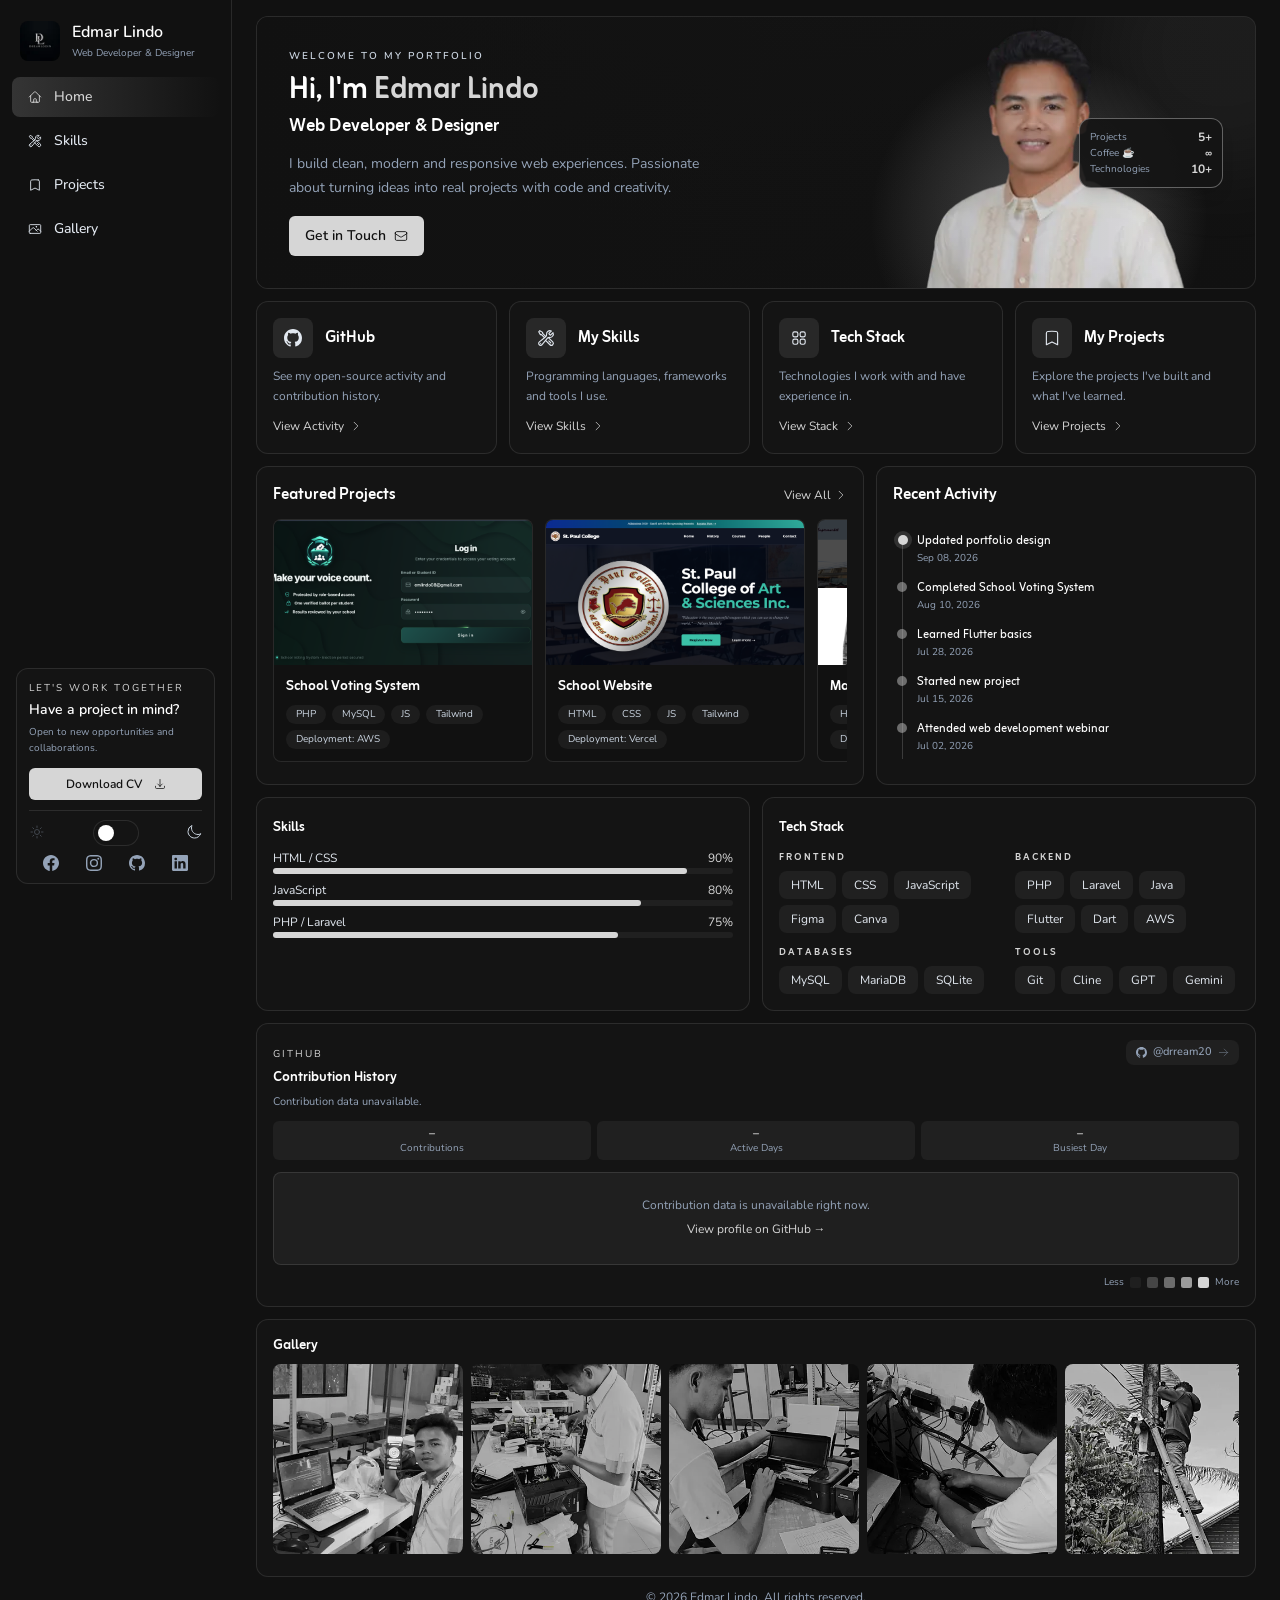
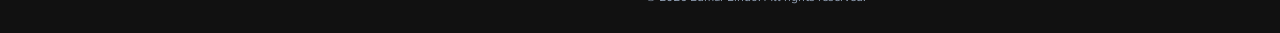
==== commit f7dcebd2: "added some" ====
--- a/index.html
+++ b/index.html
@@ -1632,6 +1632,10 @@
                       class="rounded-full bg-white/5 px-2.5 py-0.5 text-[10px] text-slate-300"
                       >JS</span
                     >
+                     <span
+                      class="rounded-full bg-white/5 px-2.5 py-0.5 text-[10px] text-slate-300"
+                      >Tailwind</span
+                    >
                     <span
                       class="rounded-full bg-white/5 px-2.5 py-0.5 text-[10px] text-slate-300"
                       >Deployment: AWS</span
@@ -1647,8 +1651,8 @@
               >
                 <div class="aspect-video bg-pine">
                   <img
-                    src="assets/portfolio-website.webp"
-                    alt="Portfolio Website"
+                    src="assets/spcas.png"
+                    alt="school Website"
                     width="640"
                     height="360"
                     loading="lazy"
@@ -1659,7 +1663,7 @@
 
                 <div class="p-3">
                   <h4 class="text-sm font-semibold text-white">
-                    Portfolio Website
+                    School Website
                   </h4>
                   <div class="mt-2 flex flex-wrap gap-1.5">
                     <span
@@ -1674,6 +1678,10 @@
                       class="rounded-full bg-white/5 px-2.5 py-0.5 text-[10px] text-slate-300"
                       >JS</span
                     >
+                     <span
+                      class="rounded-full bg-white/5 px-2.5 py-0.5 text-[10px] text-slate-300"
+                      >Tailwind</span
+                    >
                       <span
                       class="rounded-full bg-white/5 px-2.5 py-0.5 text-[10px] text-slate-300"
                       >Deployment: Vercel</span
@@ -1689,8 +1697,8 @@
               >
                 <div class="aspect-video bg-pine">
                   <img
-                    src="assets/cafe.webp"
-                    alt="Notes App"
+                    src="assets/rcs.png"
+                    alt="rcs"
                     width="640"
                     height="360"
                     loading="lazy"
@@ -1700,23 +1708,23 @@
                 </div>
 
                 <div class="p-3">
-                  <h4 class="text-sm font-semibold text-white">Notes App</h4>
+                  <h4 class="text-sm font-semibold text-white">Market Website</h4>
                   <div class="mt-2 flex flex-wrap gap-1.5">
                     <span
                       class="rounded-full bg-white/5 px-2.5 py-0.5 text-[10px] text-slate-300"
-                      >Flutter</span
+                      >Html</span
                     >
                     <span
                       class="rounded-full bg-white/5 px-2.5 py-0.5 text-[10px] text-slate-300"
-                      >Dart</span
+                      >CSS</span
                     >
                     <span
                       class="rounded-full bg-white/5 px-2.5 py-0.5 text-[10px] text-slate-300"
-                      >SQLite</span
+                      >JS</span
                     >
                      <span
                       class="rounded-full bg-white/5 px-2.5 py-0.5 text-[10px] text-slate-300"
-                      >Deployment: AWS</span
+                      >Deployment: Vercel</span
                     >
                   </div>
                 </div>
@@ -1729,8 +1737,8 @@
               >
                 <div class="aspect-video bg-pine">
                   <img
-                    src="assets/neo-cafe-app.webp"
-                    alt="Neo Cafe App"
+                    src="assets/empire.png"
+                    alt="Empire"
                     width="640"
                     height="360"
                     loading="lazy"
@@ -1740,19 +1748,27 @@
                 </div>
 
                 <div class="p-3">
-                  <h4 class="text-sm font-semibold text-white">Neo Cafe App</h4>
+                  <h4 class="text-sm font-semibold text-white">Clothing Website</h4>
                   <div class="mt-2 flex flex-wrap gap-1.5">
                     <span
                       class="rounded-full bg-white/5 px-2.5 py-0.5 text-[10px] text-slate-300"
-                      >React Native</span
+                      >Html</span
                     >
                     <span
                       class="rounded-full bg-white/5 px-2.5 py-0.5 text-[10px] text-slate-300"
-                      >Firebase</span
+                      >CSS</span
+                    >
+                    <span
+                      class="rounded-full bg-white/5 px-2.5 py-0.5 text-[10px] text-slate-300"
+                      >JS</span
+                    >
+                    <span
+                      class="rounded-full bg-white/5 px-2.5 py-0.5 text-[10px] text-slate-300"
+                      >Tailwind</span
                     >
                      <span
                       class="rounded-full bg-white/5 px-2.5 py-0.5 text-[10px] text-slate-300"
-                      >Deployment: AWS</span
+                      >Deployment: Vercel</span
                     >
                   </div>
                 </div>
@@ -1766,7 +1782,7 @@
                 <div class="aspect-video bg-pine">
                   <img
                     src="assets/prof.webp"
-                    alt="Cafe Management Dashboard"
+                    alt="Inventory Management System"
                     width="640"
                     height="360"
                     loading="lazy"
@@ -1777,16 +1793,21 @@
 
                 <div class="p-3">
                   <h4 class="text-sm font-semibold text-white">
-                    Cafe Management Dashboard
+                    Inventory Management System
                   </h4>
                   <div class="mt-2 flex flex-wrap gap-1.5">
-                    <span
-                      class="rounded-full bg-white/5 px-2.5 py-0.5 text-[10px] text-slate-300"
-                      >Vue</span
-                    >
+                  
                     <span
                       class="rounded-full bg-white/5 px-2.5 py-0.5 text-[10px] text-slate-300"
                       >PHP</span
+                    >
+                     <span
+                      class="rounded-full bg-white/5 px-2.5 py-0.5 text-[10px] text-slate-300"
+                      >Html</span
+                    >
+                      <span
+                      class="rounded-full bg-white/5 px-2.5 py-0.5 text-[10px] text-slate-300"
+                      >Tailwind</span
                     >
                     <span
                       class="rounded-full bg-white/5 px-2.5 py-0.5 text-[10px] text-slate-300"
@@ -1794,7 +1815,7 @@
                     >
                     <span
                       class="rounded-full bg-white/5 px-2.5 py-0.5 text-[10px] text-slate-300"
-                      >Deployment: AWS</span
+                      >Deployment: Infinity Free</span
                     >
                   </div>
                 </div>
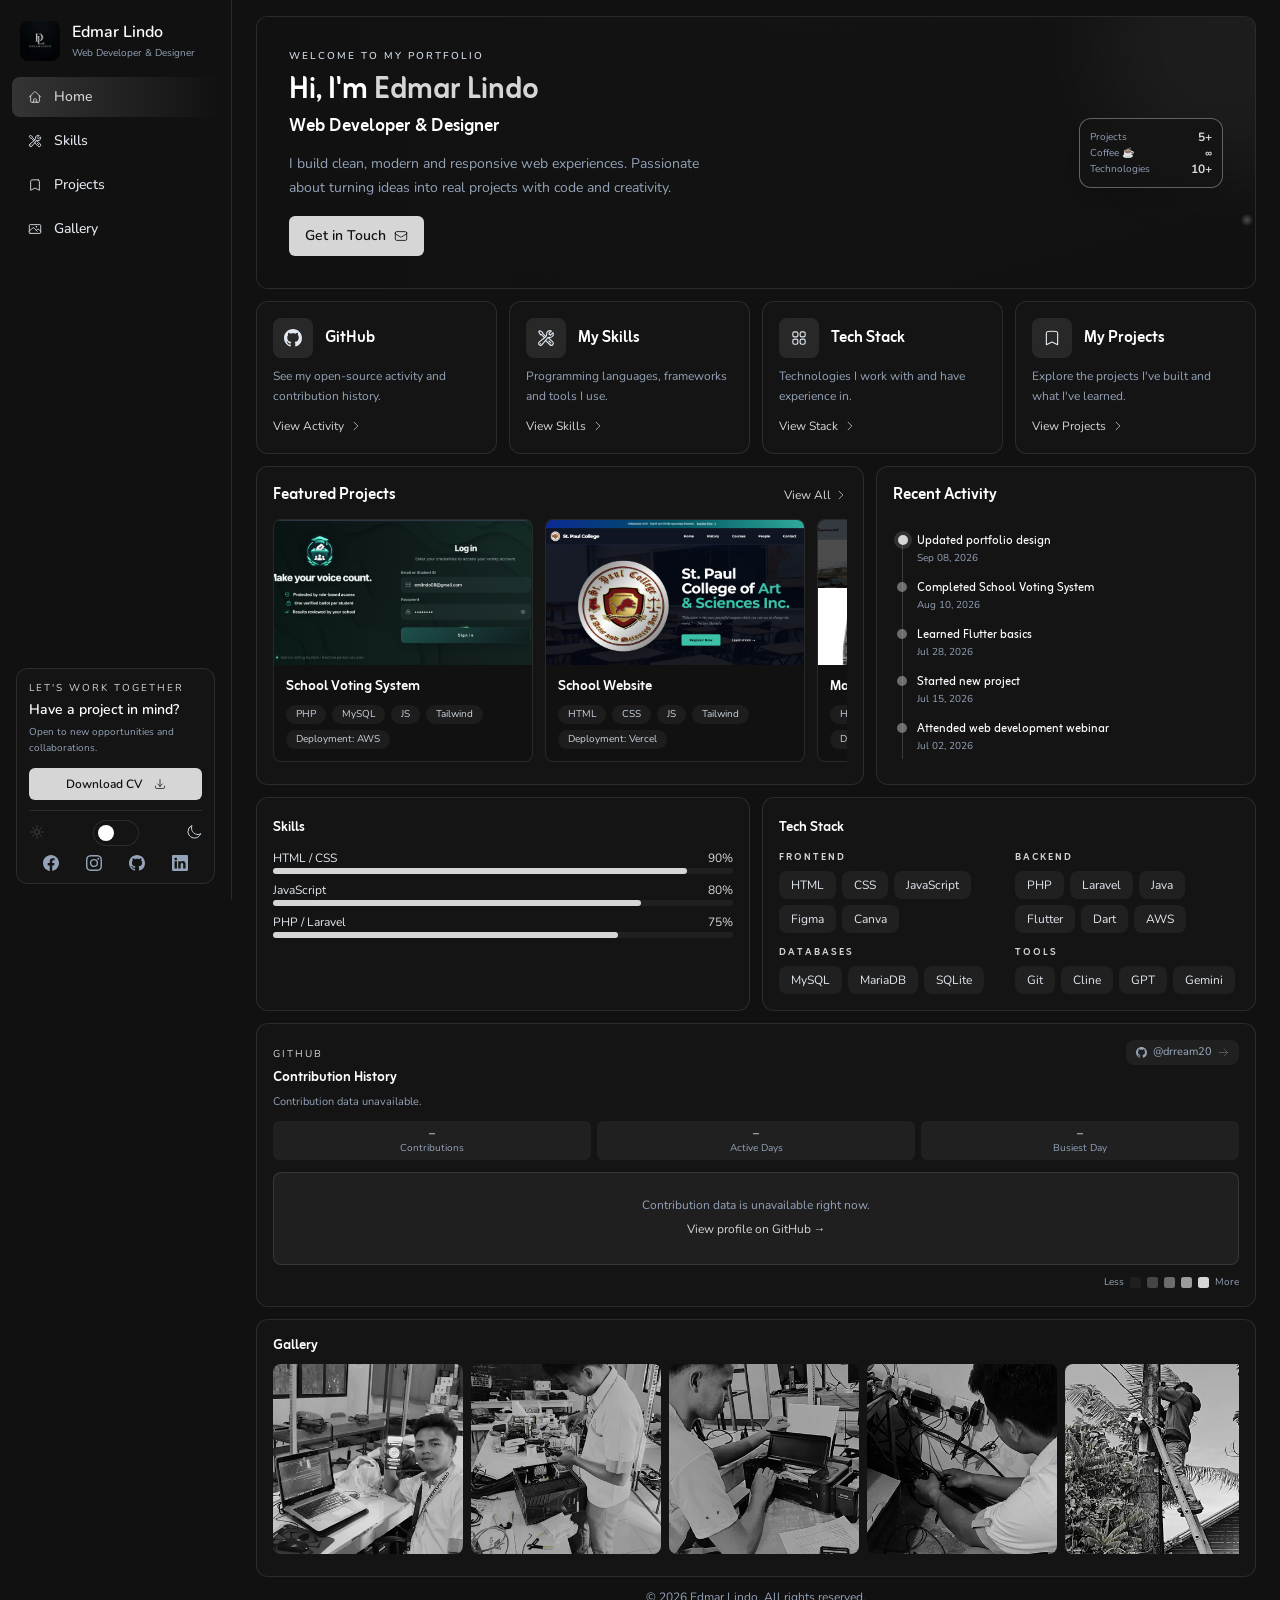
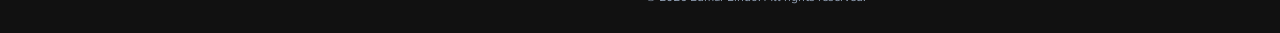
==== commit 839278f8: "added contain in object image" ====
--- a/index.html
+++ b/index.html
@@ -1781,7 +1781,7 @@
               >
                 <div class="aspect-video bg-pine">
                   <img
-                    src="assets/prof.webp"
+                    src="assets/inventory.png"
                     alt="Inventory Management System"
                     width="640"
                     height="360"
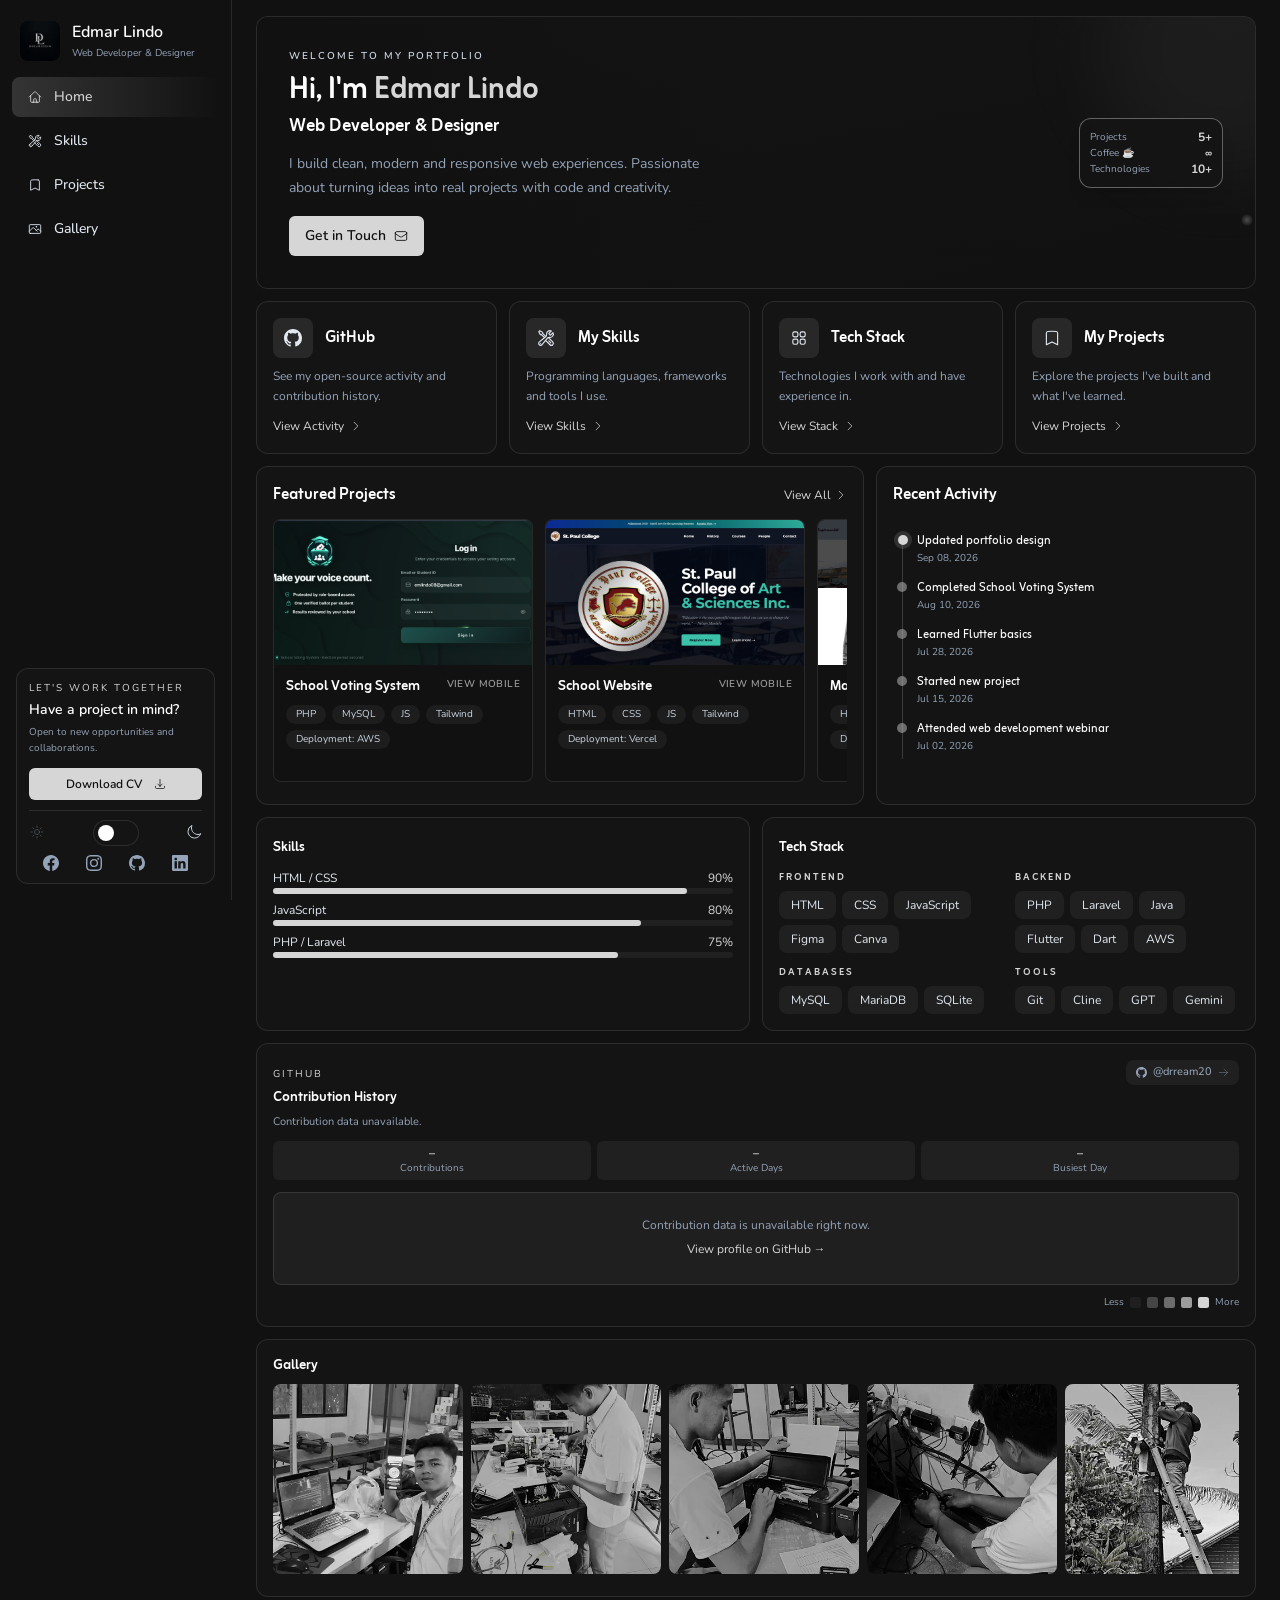
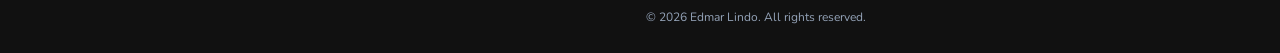
==== commit 73c63184: "added contain in object image" ====
--- a/index.html
+++ b/index.html
@@ -334,6 +334,70 @@
       @media (prefers-reduced-motion: reduce) {
         .gallery-scroll {
           scroll-snap-type: none;
+        }
+      }
+
+      /* ===== "View Mobile" hover preview -- phone frame popover =====
+         Rendered at body level and positioned from JS: .tilt-card always
+         carries a transform, so a popover living inside a card would be
+         clipped by its overflow-hidden and offset from the trigger. */
+      .mobile-popover {
+        position: fixed;
+        top: 0;
+        left: 0;
+        z-index: 70;
+        width: 150px;
+        aspect-ratio: 9 / 19.5;
+        border-radius: 16px;
+        border: 3px solid rgb(var(--border));
+        background: rgb(var(--pine));
+        overflow: hidden;
+        box-shadow: 0 18px 40px -12px rgb(0 0 0 / 0.55);
+        pointer-events: none; /* hover only -- never traps the cursor */
+        visibility: hidden;
+        opacity: 0;
+        transform: translateY(-6px) scale(0.96);
+        transition:
+          opacity 160ms ease-out,
+          transform 200ms cubic-bezier(0.22, 1, 0.36, 1);
+      }
+
+      .mobile-popover.is-open {
+        visibility: visible;
+        opacity: 1;
+        transform: none;
+      }
+
+      .mobile-popover img {
+        display: block;
+        height: 100%;
+        width: 100%;
+        object-fit: contain;
+      }
+
+      /* Trigger -- plain text button sitting in the top-right corner of .p-3 */
+      .view-mobile-btn {
+        border: 0;
+        background: none;
+        padding: 0;
+        font-family: inherit;
+        font-size: 10px;
+        font-weight: 600;
+        letter-spacing: 0.04em;
+        text-transform: uppercase;
+        color: rgb(var(--muted));
+        cursor: pointer;
+        transition: color 160ms ease-out;
+      }
+
+      .view-mobile-btn:hover,
+      .view-mobile-btn:focus-visible {
+        color: rgb(var(--leaf));
+      }
+
+      @media (prefers-reduced-motion: reduce) {
+        .mobile-popover {
+          transition: none;
         }
       }
 
@@ -1616,9 +1680,18 @@
                 </div>
 
                 <div class="p-3">
-                  <h4 class="text-sm font-semibold text-white">
-                    School Voting System
-                  </h4>
+                  <div class="flex items-start justify-between gap-2">
+                    <h4 class="text-sm font-semibold text-white">
+                      School Voting System
+                    </h4>
+                    <span
+                      class="view-mobile-btn shrink-0"
+                      data-mobile-title="School Voting System"
+                      data-mobile-shot="assets/mobile/voting.png"
+                      data-mobile-fallback="assets/voting_system.png"
+                      >View Mobile</span
+                    >
+                  </div>
                   <div class="mt-2 flex flex-wrap gap-1.5">
                     <span
                       class="rounded-full bg-white/5 px-2.5 py-0.5 text-[10px] text-slate-300"
@@ -1662,9 +1735,18 @@
                 </div>
 
                 <div class="p-3">
-                  <h4 class="text-sm font-semibold text-white">
-                    School Website
-                  </h4>
+                  <div class="flex items-start justify-between gap-2">
+                    <h4 class="text-sm font-semibold text-white">
+                      School Website
+                    </h4>
+                    <span
+                      class="view-mobile-btn shrink-0"
+                      data-mobile-title="School Website"
+                      data-mobile-shot="assets/mobile/school-website.png"
+                      data-mobile-fallback="assets/spcas.png"
+                      >View Mobile</span
+                    >
+                  </div>
                   <div class="mt-2 flex flex-wrap gap-1.5">
                     <span
                       class="rounded-full bg-white/5 px-2.5 py-0.5 text-[10px] text-slate-300"
@@ -1708,7 +1790,16 @@
                 </div>
 
                 <div class="p-3">
-                  <h4 class="text-sm font-semibold text-white">Market Website</h4>
+                  <div class="flex items-start justify-between gap-2">
+                    <h4 class="text-sm font-semibold text-white">Market Website</h4>
+                    <span
+                      class="view-mobile-btn shrink-0"
+                      data-mobile-title="Market Website"
+                      data-mobile-shot="assets/mobile/marketplace.png"
+                      data-mobile-fallback="assets/rcs.png"
+                      >View Mobile</span
+                    >
+                  </div>
                   <div class="mt-2 flex flex-wrap gap-1.5">
                     <span
                       class="rounded-full bg-white/5 px-2.5 py-0.5 text-[10px] text-slate-300"
@@ -1748,7 +1839,16 @@
                 </div>
 
                 <div class="p-3">
-                  <h4 class="text-sm font-semibold text-white">Clothing Website</h4>
+                  <div class="flex items-start justify-between gap-2">
+                    <h4 class="text-sm font-semibold text-white">Clothing Website</h4>
+                    <span
+                      class="view-mobile-btn shrink-0"
+                      data-mobile-title="Clothing Website"
+                      data-mobile-shot="assets/mobile/clothing.png"
+                      data-mobile-fallback="assets/empire.png"
+                      >View Mobile</span
+                    >
+                  </div>
                   <div class="mt-2 flex flex-wrap gap-1.5">
                     <span
                       class="rounded-full bg-white/5 px-2.5 py-0.5 text-[10px] text-slate-300"
@@ -1792,9 +1892,18 @@
                 </div>
 
                 <div class="p-3">
-                  <h4 class="text-sm font-semibold text-white">
-                    Inventory Management System
-                  </h4>
+                  <div class="flex items-start justify-between gap-2">
+                    <h4 class="text-sm font-semibold text-white">
+                      Inventory Management System
+                    </h4>
+                    <span
+                      class="view-mobile-btn shrink-0"
+                      data-mobile-title="Inventory Management System"
+                      data-mobile-shot="assets/mobile/inventory.png"
+                      data-mobile-fallback="assets/inventory.png"
+                      >View Mobile</span
+                    >
+                  </div>
                   <div class="mt-2 flex flex-wrap gap-1.5">
                   
                     <span
@@ -2227,6 +2336,25 @@
         </footer>
       </div>
     </main>
+
+    <!-- "View Mobile" hover preview -- single shared instance, kept at body level
+         because .tilt-card's transform + overflow-hidden would clip it -->
+    <div
+      id="mobile-popover"
+      class="mobile-popover"
+      role="tooltip"
+      aria-hidden="true"
+    >
+      <img
+        id="mobile-popover-img"
+        alt=""
+        width="360"
+        height="780"
+        loading="lazy"
+        decoding="async"
+      />
+    </div>
+
     <!-- JAVASCRIPT -->
     <script>
       const sidebar = document.getElementById("sidebar");
@@ -2363,6 +2491,103 @@
             { passive: true },
           );
         });
+      })();
+
+      /* "View Mobile" hover preview --
+         One shared phone-frame popover that follows the hovered trigger. Hover
+         only: there is no click handler, and the popover is pointer-events:none
+         so it can never trap the cursor. The image path comes from
+         data-mobile-shot, with data-mobile-fallback used if it is missing. */
+      (function () {
+        var pop = document.getElementById("mobile-popover");
+        var img = document.getElementById("mobile-popover-img");
+        var triggers = document.querySelectorAll(".view-mobile-btn");
+        if (!pop || !img || !triggers.length) return;
+
+        var WIDTH = 150; /* keep in sync with .mobile-popover width */
+        var RATIO = 19.5 / 9;
+        var GAP = 8;
+        var EDGE = 8;
+        var active = null;
+
+        /* Hang the frame from the trigger's top-right corner, clamped to the
+           viewport -- flips above the trigger when there is no room below. */
+        function position() {
+          if (!active) return;
+          var r = active.getBoundingClientRect();
+          var h = pop.offsetHeight || WIDTH * RATIO;
+
+          var left = Math.max(
+            EDGE,
+            Math.min(r.right - WIDTH, window.innerWidth - WIDTH - EDGE),
+          );
+          var top = r.bottom + GAP;
+          if (top + h > window.innerHeight - EDGE) {
+            top = Math.max(EDGE, r.top - h - GAP);
+          }
+
+          pop.style.left = left + "px";
+          pop.style.top = top + "px";
+        }
+
+        function show(btn) {
+          var src = btn.getAttribute("data-mobile-shot");
+          if (!src) return;
+          active = btn;
+
+          if (img.getAttribute("src") !== src) {
+            img.setAttribute("src", src);
+            img.alt =
+              (btn.getAttribute("data-mobile-title") || "Project") +
+              " mobile view";
+          }
+
+          pop.setAttribute("aria-hidden", "false");
+          position();
+          pop.classList.add("is-open");
+        }
+
+        function hide() {
+          active = null;
+          pop.classList.remove("is-open");
+          pop.setAttribute("aria-hidden", "true");
+        }
+
+        triggers.forEach(function (btn) {
+          btn.addEventListener(
+            "pointerenter",
+            function () {
+              show(btn);
+            },
+            { passive: true },
+          );
+          /* Re-anchor while the card tilts in 3D so the frame stays glued */
+          btn.addEventListener("pointermove", position, { passive: true });
+          btn.addEventListener("pointerleave", hide, { passive: true });
+        });
+
+        /* Missing screenshot? Fall back to the project's desktop shot once,
+           then give up quietly so a broken-image icon never appears. */
+        img.addEventListener("error", function () {
+          var fb = active && active.getAttribute("data-mobile-fallback");
+          if (fb && img.getAttribute("src") !== fb) {
+            img.setAttribute("src", fb);
+            position();
+          } else {
+            hide();
+          }
+        });
+
+        img.addEventListener("load", position);
+
+        window.addEventListener(
+          "scroll",
+          function () {
+            if (active) position();
+          },
+          { passive: true },
+        );
+        window.addEventListener("resize", hide, { passive: true });
       })();
 
       /* GitHub contribution heatmap -- live data for drream20, cached fallback */
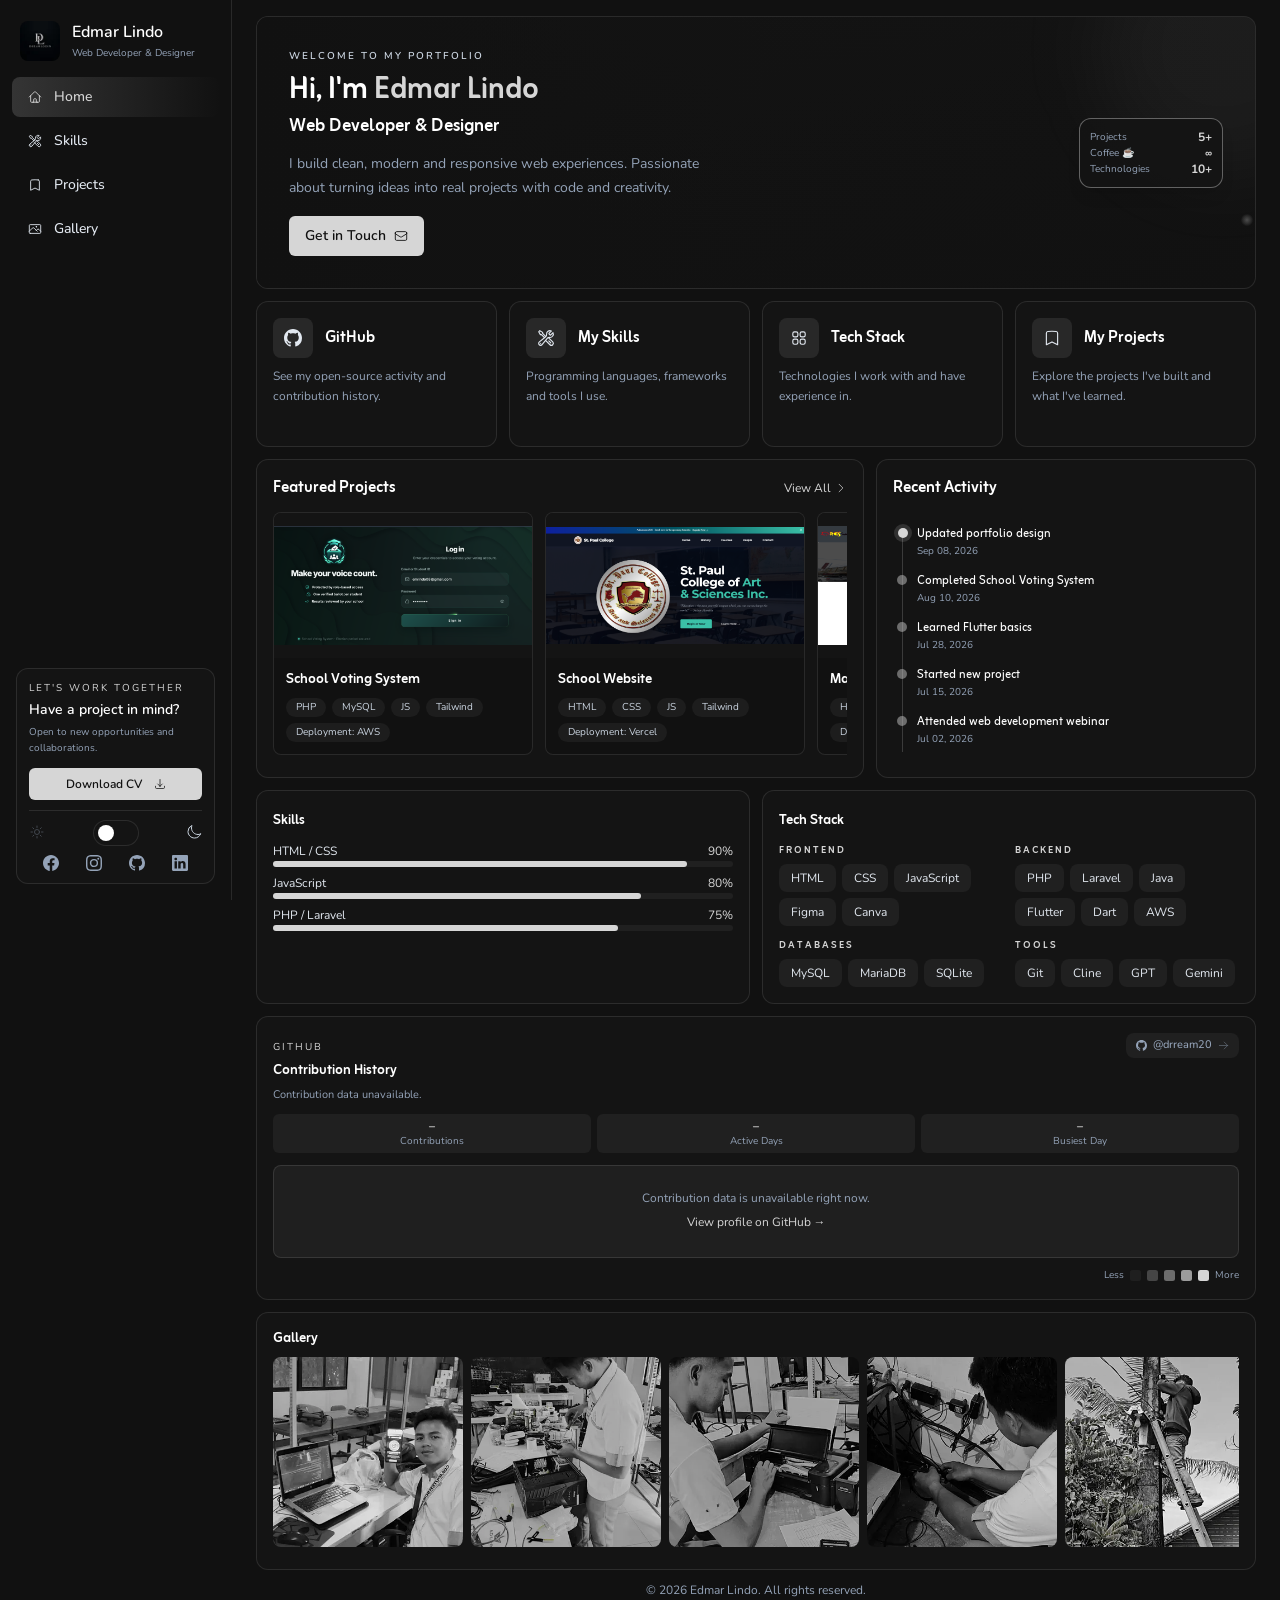
==== commit abe5204f: "added contain in object image" ====
--- a/index.html
+++ b/index.html
@@ -334,70 +334,6 @@
       @media (prefers-reduced-motion: reduce) {
         .gallery-scroll {
           scroll-snap-type: none;
-        }
-      }
-
-      /* ===== "View Mobile" hover preview -- phone frame popover =====
-         Rendered at body level and positioned from JS: .tilt-card always
-         carries a transform, so a popover living inside a card would be
-         clipped by its overflow-hidden and offset from the trigger. */
-      .mobile-popover {
-        position: fixed;
-        top: 0;
-        left: 0;
-        z-index: 70;
-        width: 150px;
-        aspect-ratio: 9 / 19.5;
-        border-radius: 16px;
-        border: 3px solid rgb(var(--border));
-        background: rgb(var(--pine));
-        overflow: hidden;
-        box-shadow: 0 18px 40px -12px rgb(0 0 0 / 0.55);
-        pointer-events: none; /* hover only -- never traps the cursor */
-        visibility: hidden;
-        opacity: 0;
-        transform: translateY(-6px) scale(0.96);
-        transition:
-          opacity 160ms ease-out,
-          transform 200ms cubic-bezier(0.22, 1, 0.36, 1);
-      }
-
-      .mobile-popover.is-open {
-        visibility: visible;
-        opacity: 1;
-        transform: none;
-      }
-
-      .mobile-popover img {
-        display: block;
-        height: 100%;
-        width: 100%;
-        object-fit: contain;
-      }
-
-      /* Trigger -- plain text button sitting in the top-right corner of .p-3 */
-      .view-mobile-btn {
-        border: 0;
-        background: none;
-        padding: 0;
-        font-family: inherit;
-        font-size: 10px;
-        font-weight: 600;
-        letter-spacing: 0.04em;
-        text-transform: uppercase;
-        color: rgb(var(--muted));
-        cursor: pointer;
-        transition: color 160ms ease-out;
-      }
-
-      .view-mobile-btn:hover,
-      .view-mobile-btn:focus-visible {
-        color: rgb(var(--leaf));
-      }
-
-      @media (prefers-reduced-motion: reduce) {
-        .mobile-popover {
-          transition: none;
         }
       }
 
@@ -1543,10 +1479,10 @@
               href="#github"
               class="mt-3 inline-flex items-center gap-1.5 text-xs text-leaf"
             >
-              View Activity
+              <!-- View Activity
               <svg class="hi h-3 w-3" aria-hidden="true">
                 <use href="#hi-chevron-right" />
-              </svg>
+              </svg> -->
             </a>
           </div>
 
@@ -1572,10 +1508,10 @@
               href="#skills-content"
               class="mt-3 inline-flex items-center gap-1.5 text-xs text-leaf"
             >
-              View Skills
+              <!-- View Skills
               <svg class="hi h-3 w-3" aria-hidden="true">
                 <use href="#hi-chevron-right" />
-              </svg>
+              </svg> -->
             </a>
           </div>
 
@@ -1601,10 +1537,10 @@
               href="#stack-content"
               class="mt-3 inline-flex items-center gap-1.5 text-xs text-leaf"
             >
-              View Stack
+              <!-- View Stack
               <svg class="hi h-3 w-3" aria-hidden="true">
                 <use href="#hi-chevron-right" />
-              </svg>
+              </svg> -->
             </a>
           </div>
 
@@ -1629,10 +1565,10 @@
               href="#projects"
               class="mt-3 inline-flex items-center gap-1.5 text-xs text-leaf"
             >
-              View Projects
+              <!-- View Projects
               <svg class="hi h-3 w-3" aria-hidden="true">
                 <use href="#hi-chevron-right" />
-              </svg>
+              </svg> -->
             </a>
           </div>
         </section>
@@ -1663,9 +1599,8 @@
             <!-- Projects -- horizontal scroll row -->
             <div class="projects-scroll mt-3">
               <!-- Project 1 -->
-              <a
-                href="./projects/projects.html#project-1"
-                class="tilt-card group block cursor-pointer overflow-hidden rounded-lg border border-white/10 bg-ink transition-colors hover:border-leaf/40"
+              <article
+                class="tilt-card group block overflow-hidden rounded-lg border border-white/10 bg-ink transition-colors hover:border-leaf/40"
               >
                 <div class="aspect-video bg-pine">
                   <img
@@ -1675,23 +1610,14 @@
                     height="360"
                     loading="lazy"
                     decoding="async"
-                    class="h-full w-full object-cover"
+                    class="h-full w-full object-contain"
                   />
                 </div>
 
                 <div class="p-3">
-                  <div class="flex items-start justify-between gap-2">
-                    <h4 class="text-sm font-semibold text-white">
-                      School Voting System
-                    </h4>
-                    <span
-                      class="view-mobile-btn shrink-0"
-                      data-mobile-title="School Voting System"
-                      data-mobile-shot="assets/mobile/voting.png"
-                      data-mobile-fallback="assets/voting_system.png"
-                      >View Mobile</span
-                    >
-                  </div>
+                  <h4 class="text-sm font-semibold text-white">
+                    School Voting System
+                  </h4>
                   <div class="mt-2 flex flex-wrap gap-1.5">
                     <span
                       class="rounded-full bg-white/5 px-2.5 py-0.5 text-[10px] text-slate-300"
@@ -1715,38 +1641,28 @@
                     >
                   </div>
                 </div>
-              </a>
+              </article>
 
               <!-- Project 2 -->
-              <a
-                href="./projects/projects.html#project-2"
-                class="tilt-card group block cursor-pointer overflow-hidden rounded-lg border border-white/10 bg-ink transition-colors hover:border-leaf/40"
+              <article
+                class="tilt-card group block overflow-hidden rounded-lg border border-white/10 bg-ink transition-colors hover:border-leaf/40"
               >
                 <div class="aspect-video bg-pine">
                   <img
                     src="assets/spcas.png"
                     alt="school Website"
                     width="640"
-                    height="360"
+                    height="390"
                     loading="lazy"
                     decoding="async"
-                    class="h-full w-full object-cover"
+                    class="h-full w-full object-contain"
                   />
                 </div>
 
                 <div class="p-3">
-                  <div class="flex items-start justify-between gap-2">
-                    <h4 class="text-sm font-semibold text-white">
-                      School Website
-                    </h4>
-                    <span
-                      class="view-mobile-btn shrink-0"
-                      data-mobile-title="School Website"
-                      data-mobile-shot="assets/mobile/school-website.png"
-                      data-mobile-fallback="assets/spcas.png"
-                      >View Mobile</span
-                    >
-                  </div>
+                  <h4 class="text-sm font-semibold text-white">
+                    School Website
+                  </h4>
                   <div class="mt-2 flex flex-wrap gap-1.5">
                     <span
                       class="rounded-full bg-white/5 px-2.5 py-0.5 text-[10px] text-slate-300"
@@ -1770,12 +1686,11 @@
                     >
                   </div>
                 </div>
-              </a>
+              </article>
 
               <!-- Project 3 -->
-              <a
-                href="./projects/projects.html#project-3"
-                class="tilt-card group block cursor-pointer overflow-hidden rounded-lg border border-white/10 bg-ink transition-colors hover:border-leaf/40"
+              <article
+                class="tilt-card group block overflow-hidden rounded-lg border border-white/10 bg-ink transition-colors hover:border-leaf/40"
               >
                 <div class="aspect-video bg-pine">
                   <img
@@ -1785,21 +1700,12 @@
                     height="360"
                     loading="lazy"
                     decoding="async"
-                    class="h-full w-full object-cover"
+                    class="h-full w-full object-contain"
                   />
                 </div>
 
                 <div class="p-3">
-                  <div class="flex items-start justify-between gap-2">
-                    <h4 class="text-sm font-semibold text-white">Market Website</h4>
-                    <span
-                      class="view-mobile-btn shrink-0"
-                      data-mobile-title="Market Website"
-                      data-mobile-shot="assets/mobile/marketplace.png"
-                      data-mobile-fallback="assets/rcs.png"
-                      >View Mobile</span
-                    >
-                  </div>
+                  <h4 class="text-sm font-semibold text-white">Market Website</h4>
                   <div class="mt-2 flex flex-wrap gap-1.5">
                     <span
                       class="rounded-full bg-white/5 px-2.5 py-0.5 text-[10px] text-slate-300"
@@ -1819,12 +1725,11 @@
                     >
                   </div>
                 </div>
-              </a>
+              </article>
 
               <!-- Project 4 -->
-              <a
-                href="./projects/projects.html#project-4"
-                class="tilt-card group block cursor-pointer overflow-hidden rounded-lg border border-white/10 bg-ink transition-colors hover:border-leaf/40"
+              <article
+                class="tilt-card group block overflow-hidden rounded-lg border border-white/10 bg-ink transition-colors hover:border-leaf/40"
               >
                 <div class="aspect-video bg-pine">
                   <img
@@ -1834,21 +1739,12 @@
                     height="360"
                     loading="lazy"
                     decoding="async"
-                    class="h-full w-full object-cover"
+                    class="h-full w-full object-contain"
                   />
                 </div>
 
                 <div class="p-3">
-                  <div class="flex items-start justify-between gap-2">
-                    <h4 class="text-sm font-semibold text-white">Clothing Website</h4>
-                    <span
-                      class="view-mobile-btn shrink-0"
-                      data-mobile-title="Clothing Website"
-                      data-mobile-shot="assets/mobile/clothing.png"
-                      data-mobile-fallback="assets/empire.png"
-                      >View Mobile</span
-                    >
-                  </div>
+                  <h4 class="text-sm font-semibold text-white">Clothing Website</h4>
                   <div class="mt-2 flex flex-wrap gap-1.5">
                     <span
                       class="rounded-full bg-white/5 px-2.5 py-0.5 text-[10px] text-slate-300"
@@ -1872,12 +1768,11 @@
                     >
                   </div>
                 </div>
-              </a>
+              </article>
 
               <!-- Project 5 -->
-              <a
-                href="./projects/projects.html#project-5"
-                class="tilt-card group block cursor-pointer overflow-hidden rounded-lg border border-white/10 bg-ink transition-colors hover:border-leaf/40"
+              <article
+                class="tilt-card group block overflow-hidden rounded-lg border border-white/10 bg-ink transition-colors hover:border-leaf/40"
               >
                 <div class="aspect-video bg-pine">
                   <img
@@ -1887,23 +1782,14 @@
                     height="360"
                     loading="lazy"
                     decoding="async"
-                    class="h-full w-full object-cover"
+                    class="h-full w-full object-contain"
                   />
                 </div>
 
                 <div class="p-3">
-                  <div class="flex items-start justify-between gap-2">
-                    <h4 class="text-sm font-semibold text-white">
-                      Inventory Management System
-                    </h4>
-                    <span
-                      class="view-mobile-btn shrink-0"
-                      data-mobile-title="Inventory Management System"
-                      data-mobile-shot="assets/mobile/inventory.png"
-                      data-mobile-fallback="assets/inventory.png"
-                      >View Mobile</span
-                    >
-                  </div>
+                  <h4 class="text-sm font-semibold text-white">
+                    Inventory Management System
+                  </h4>
                   <div class="mt-2 flex flex-wrap gap-1.5">
                   
                     <span
@@ -1928,7 +1814,7 @@
                     >
                   </div>
                 </div>
-              </a>
+              </article>
             </div>
           </div>
           <!-- ACTIVITY -->
@@ -2336,25 +2222,6 @@
         </footer>
       </div>
     </main>
-
-    <!-- "View Mobile" hover preview -- single shared instance, kept at body level
-         because .tilt-card's transform + overflow-hidden would clip it -->
-    <div
-      id="mobile-popover"
-      class="mobile-popover"
-      role="tooltip"
-      aria-hidden="true"
-    >
-      <img
-        id="mobile-popover-img"
-        alt=""
-        width="360"
-        height="780"
-        loading="lazy"
-        decoding="async"
-      />
-    </div>
-
     <!-- JAVASCRIPT -->
     <script>
       const sidebar = document.getElementById("sidebar");
@@ -2491,103 +2358,6 @@
             { passive: true },
           );
         });
-      })();
-
-      /* "View Mobile" hover preview --
-         One shared phone-frame popover that follows the hovered trigger. Hover
-         only: there is no click handler, and the popover is pointer-events:none
-         so it can never trap the cursor. The image path comes from
-         data-mobile-shot, with data-mobile-fallback used if it is missing. */
-      (function () {
-        var pop = document.getElementById("mobile-popover");
-        var img = document.getElementById("mobile-popover-img");
-        var triggers = document.querySelectorAll(".view-mobile-btn");
-        if (!pop || !img || !triggers.length) return;
-
-        var WIDTH = 150; /* keep in sync with .mobile-popover width */
-        var RATIO = 19.5 / 9;
-        var GAP = 8;
-        var EDGE = 8;
-        var active = null;
-
-        /* Hang the frame from the trigger's top-right corner, clamped to the
-           viewport -- flips above the trigger when there is no room below. */
-        function position() {
-          if (!active) return;
-          var r = active.getBoundingClientRect();
-          var h = pop.offsetHeight || WIDTH * RATIO;
-
-          var left = Math.max(
-            EDGE,
-            Math.min(r.right - WIDTH, window.innerWidth - WIDTH - EDGE),
-          );
-          var top = r.bottom + GAP;
-          if (top + h > window.innerHeight - EDGE) {
-            top = Math.max(EDGE, r.top - h - GAP);
-          }
-
-          pop.style.left = left + "px";
-          pop.style.top = top + "px";
-        }
-
-        function show(btn) {
-          var src = btn.getAttribute("data-mobile-shot");
-          if (!src) return;
-          active = btn;
-
-          if (img.getAttribute("src") !== src) {
-            img.setAttribute("src", src);
-            img.alt =
-              (btn.getAttribute("data-mobile-title") || "Project") +
-              " mobile view";
-          }
-
-          pop.setAttribute("aria-hidden", "false");
-          position();
-          pop.classList.add("is-open");
-        }
-
-        function hide() {
-          active = null;
-          pop.classList.remove("is-open");
-          pop.setAttribute("aria-hidden", "true");
-        }
-
-        triggers.forEach(function (btn) {
-          btn.addEventListener(
-            "pointerenter",
-            function () {
-              show(btn);
-            },
-            { passive: true },
-          );
-          /* Re-anchor while the card tilts in 3D so the frame stays glued */
-          btn.addEventListener("pointermove", position, { passive: true });
-          btn.addEventListener("pointerleave", hide, { passive: true });
-        });
-
-        /* Missing screenshot? Fall back to the project's desktop shot once,
-           then give up quietly so a broken-image icon never appears. */
-        img.addEventListener("error", function () {
-          var fb = active && active.getAttribute("data-mobile-fallback");
-          if (fb && img.getAttribute("src") !== fb) {
-            img.setAttribute("src", fb);
-            position();
-          } else {
-            hide();
-          }
-        });
-
-        img.addEventListener("load", position);
-
-        window.addEventListener(
-          "scroll",
-          function () {
-            if (active) position();
-          },
-          { passive: true },
-        );
-        window.addEventListener("resize", hide, { passive: true });
       })();
 
       /* GitHub contribution heatmap -- live data for drream20, cached fallback */
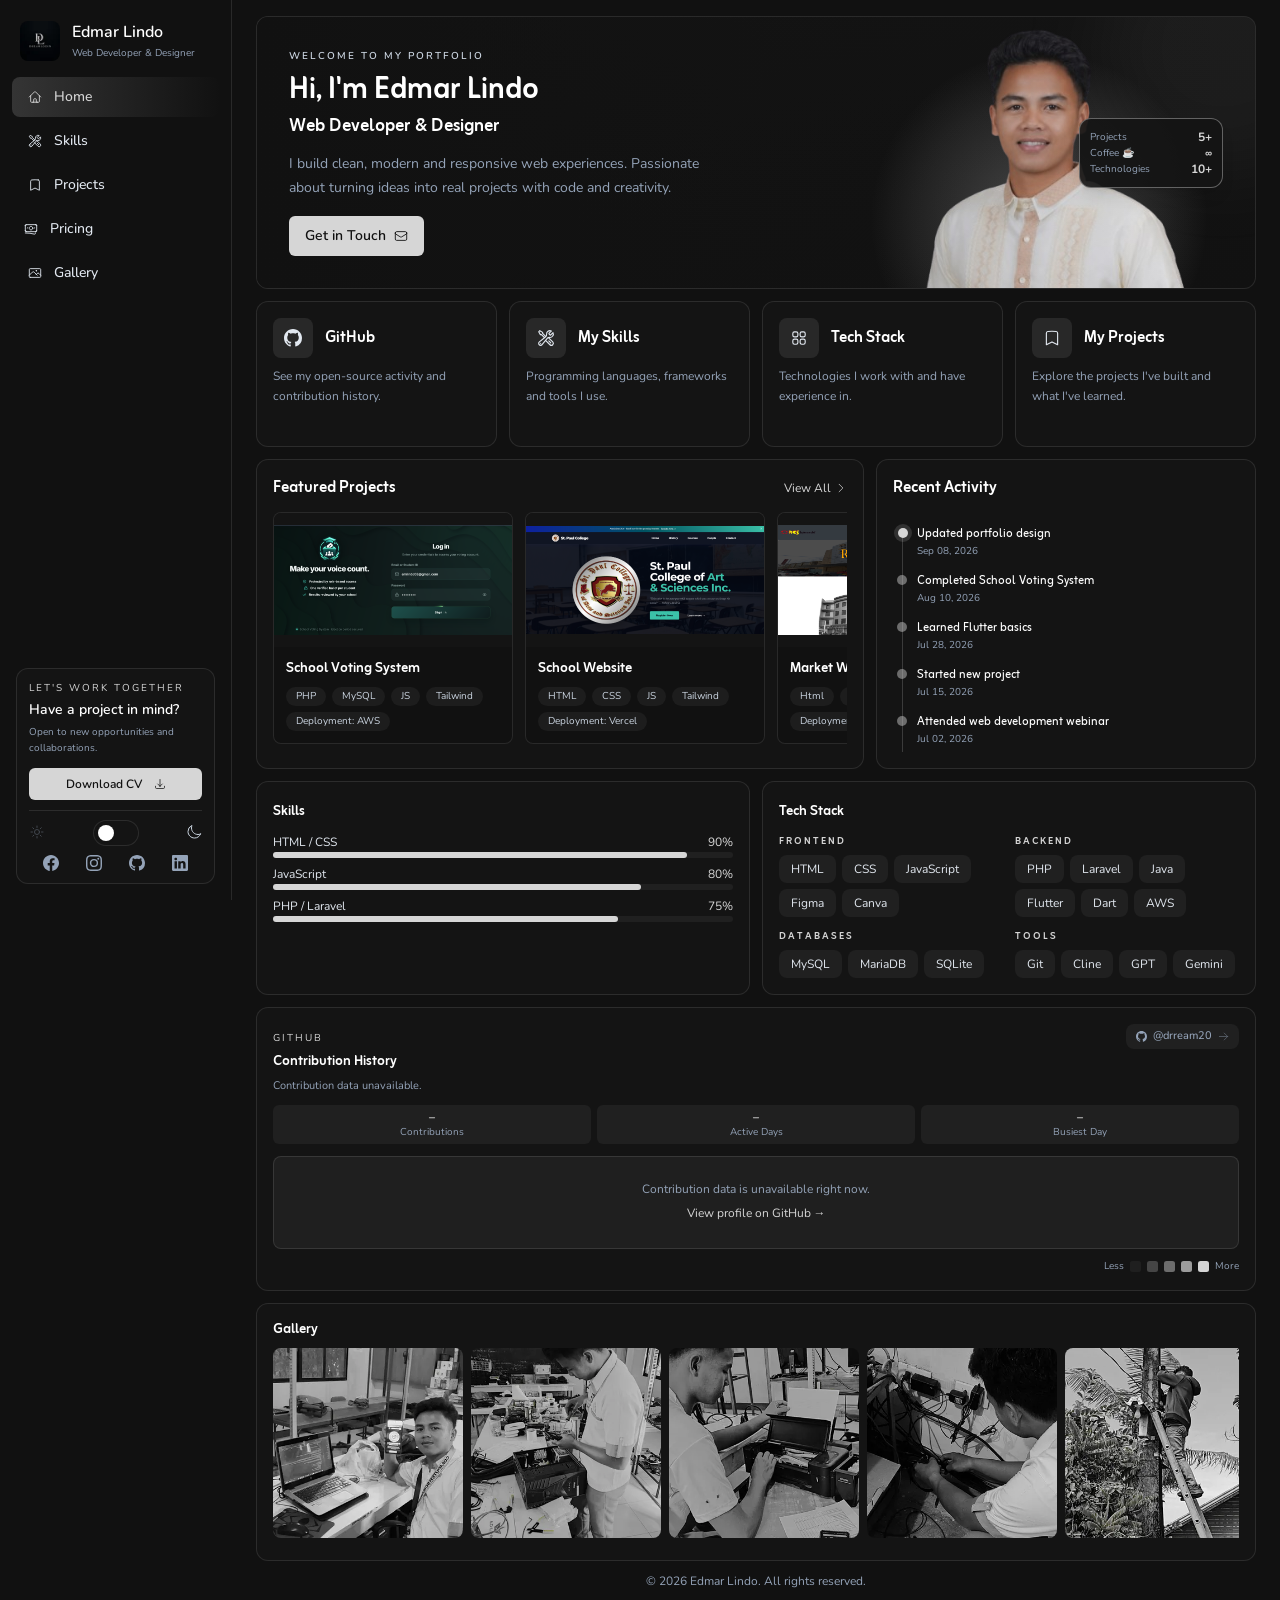
==== commit 9a080997: "added priving page" ====
--- a/index.html
+++ b/index.html
@@ -22,7 +22,7 @@
     />
     <meta
       property="og:image"
-      content="https://neocafe-pi.vercel.app/assets/profile.webp"
+      content="https://neocafe-pi.vercel.app/assets/profile.png"
     />
     <meta name="twitter:card" content="summary_large_image" />
     <meta name="twitter:title" content="Edmar Lindo | Web Developer & Designer" />
@@ -32,7 +32,7 @@
     />
     <meta
       name="twitter:image"
-      content="https://neocafe-pi.vercel.app/assets/profile.webp"
+      content="https://neocafe-pi.vercel.app/assets/profile.png"
     />
 
     <script>
@@ -263,11 +263,11 @@
         scroll-snap-align: start;
       }
 
-      @media (min-width: 640px) {
+      /* @media (min-width: 640px) {
         .projects-scroll > * {
           width: 260px;
         }
-      }
+      } */
 
       .projects-scroll::-webkit-scrollbar {
         width: 4px;
@@ -283,11 +283,11 @@
         border-radius: 999px;
       }
 
-      @media (prefers-reduced-motion: reduce) {
+      /* @media (prefers-reduced-motion: reduce) {
         .projects-scroll {
           scroll-snap-type: none;
         }
-      }
+      } */
 
       /* ===== Gallery -- horizontally scrollable image row ===== */
       .gallery-scroll {
@@ -331,11 +331,11 @@
         border-radius: 999px;
       }
 
-      @media (prefers-reduced-motion: reduce) {
+      /* @media (prefers-reduced-motion: reduce) {
         .gallery-scroll {
           scroll-snap-type: none;
         }
-      }
+      } */
 
       /* ===== Interactive tilt cards (Featured Projects) =====
          Cards follow the pointer in 3D (rotateX / rotateY) with a soft leaf
@@ -437,7 +437,7 @@
         opacity: 1;
         transform: none;
       }
-
+/* 
       @media (prefers-reduced-motion: reduce) {
         .gallery-scroll img {
           transform: none;
@@ -455,7 +455,7 @@
           transform: none;
           transition: none;
         }
-      }
+      } */
 
       /* Items fade in once as they enter the viewport / scroll area */
       html.js .activity-item {
@@ -472,13 +472,13 @@
         transform: translateY(0);
       }
 
-      @media (prefers-reduced-motion: reduce) {
+      /* @media (prefers-reduced-motion: reduce) {
         html.js .activity-item {
           opacity: 1;
           transform: none;
           transition: none;
         }
-      }
+      } */
 
       /* ===== Entrance animation -- plays once on initial page load ===== */
       html.js .load-item {
@@ -487,7 +487,7 @@
 
       html.load-ready .load-item {
         animation: riseIn 0.6s cubic-bezier(0.22, 1, 0.36, 1) both;
-        animation-delay: calc(var(--d, 0) * 1ms);
+        animation-delay: calc(var(--d, 0) * 1.5ms);
       }
 
       @keyframes riseIn {
@@ -509,7 +509,7 @@
         }
 
         html.load-ready #sidebar {
-          animation: slideInLeft 0.6s cubic-bezier(0.22, 1, 0.36, 1) both;
+          animation: slideInLeft 1.6s cubic-bezier(0.22, 1, 0.36, 1) both;
         }
       }
 
@@ -525,7 +525,7 @@
       }
 
       /* Accessibility -- show everything instantly for reduced motion */
-      @media (prefers-reduced-motion: reduce) {
+      /* @media (prefers-reduced-motion: reduce) {
         html.js .load-item,
         html.js #sidebar {
           opacity: 1;
@@ -535,7 +535,7 @@
         html.load-ready #sidebar {
           animation: none;
         }
-      }
+      } */
 
       /* ===== Brand intro -- the sidebar logo travels in from a full-screen splash =====
          Rendered only for JS visitors (html.js) and removed from the DOM once the
@@ -638,11 +638,11 @@
         }
       }
 
-      @media (prefers-reduced-motion: reduce) {
+      /* @media (prefers-reduced-motion: reduce) {
         html.js.brand-intro-active .brand-intro {
           display: none;
         }
-      }
+      } */
 
       /* Stats card -- CSS-only smooth floating bob. Two chained animations:
          riseIn runs once (staggered entrance, reusing the site's own keyframes),
@@ -675,7 +675,7 @@
   will-change: transform;
 }
 
-      /* Hide scrollbar */
+      /* Hide scrollbar *
       ::-webkit-scrollbar {
         width: 6px;
       }
@@ -1126,7 +1126,36 @@
         />
       </symbol>
 
-      <!-- Brand social marks (filled, currentColor) -->
+      
+<!-- Pricing / list marks (stroke, currentColor) -->
+      <symbol
+        id="hi-banknotes"
+        viewBox="0 0 24 24"
+        fill="none"
+        stroke="currentColor"
+        stroke-width="1.5"
+      >
+        <path
+          stroke-linecap="round"
+          stroke-linejoin="round"
+          d="M2.25 18.75C7.71719 18.75 13.0136 19.4812 18.0468 20.8512C18.7738 21.0491 19.5 20.5086 19.5 19.7551V18.75M3.75 4.5V5.25C3.75 5.66421 3.41421 6 3 6H2.25M2.25 6V5.625C2.25 5.00368 2.75368 4.5 3.375 4.5H20.25M2.25 6V15M20.25 4.5V5.25C20.25 5.66421 20.5858 6 21 6H21.75M20.25 4.5H20.625C21.2463 4.5 21.75 5.00368 21.75 5.625V15.375C21.75 15.9963 21.2463 16.5 20.625 16.5H20.25M21.75 15H21C20.5858 15 20.25 15.3358 20.25 15.75V16.5M20.25 16.5H3.75M3.75 16.5H3.375C2.75368 16.5 2.25 15.9963 2.25 15.375V15M3.75 16.5V15.75C3.75 15.3358 3.41421 15 3 15H2.25M15 10.5C15 12.1569 13.6569 13.5 12 13.5C10.3431 13.5 9 12.1569 9 10.5C9 8.84315 10.3431 7.5 12 7.5C13.6569 7.5 15 8.84315 15 10.5ZM18 10.5H18.0075V10.5075H18V10.5ZM6 10.5H6.0075V10.5075H6V10.5Z"
+        />
+      </symbol>
+
+      <symbol
+        id="hi-check"
+        viewBox="0 0 24 24"
+        fill="none"
+        stroke="currentColor"
+        stroke-width="1.5"
+      >
+        <path
+          stroke-linecap="round"
+          stroke-linejoin="round"
+          d="M4.5 12.75L10.5 18.75L19.5 5.25"
+        />
+      </symbol>
+<!-- Brand social marks (filled, currentColor) -->
       <symbol id="hi-fb" viewBox="0 0 16 16" fill="currentColor">
         <path
           d="M16 8.049c0-4.446-3.582-8.05-8-8.05C3.58 0-.002 3.603-.002 8.05c0 4.017 2.926 7.347 6.75 7.951v-5.625h-2.03V8.05H6.75V6.275c0-2.017 1.195-3.131 3.022-3.131.876 0 1.791.157 1.791.157v1.98h-1.009c-.993 0-1.303.621-1.303 1.258v1.51h2.218l-.354 2.326H9.25V16c3.824-.604 6.75-3.934 6.75-7.951"
@@ -1225,6 +1254,18 @@
         </a>
 
         <a
+          href="./pricing/pricing.html"
+          class="sidebar-link flex items-center gap-3 rounded-lg px-3 py-2.5 text-sm font-medium transition"
+        >
+          <!-- Pricing -->
+          <svg class="hi h-5 w-5" aria-hidden="true">
+            <use href="#hi-banknotes" />
+          </svg>
+
+          Pricing
+        </a>
+
+        <a
           href="#gallery"
           class="sidebar-link flex items-center gap-3 rounded-lg px-4 py-2.5 text-sm font-medium transition"
         >
@@ -1235,6 +1276,7 @@
 
           Gallery
         </a>
+
       </nav>
 
       <!-- SIDEBAR BOTTOM -->
@@ -1373,7 +1415,7 @@
             class="hero-profile-glow pointer-events-none absolute -right-[150px] top-3/4 -translate-y-1/2 rounded-3xl p-2 lg:right-0"
           >
             <img
-              src="assets/profile.webp"
+              src="assets/profile.png"
               alt=""
               class="max-h-104 object-contain"
               onerror="this.style.display = 'none'"
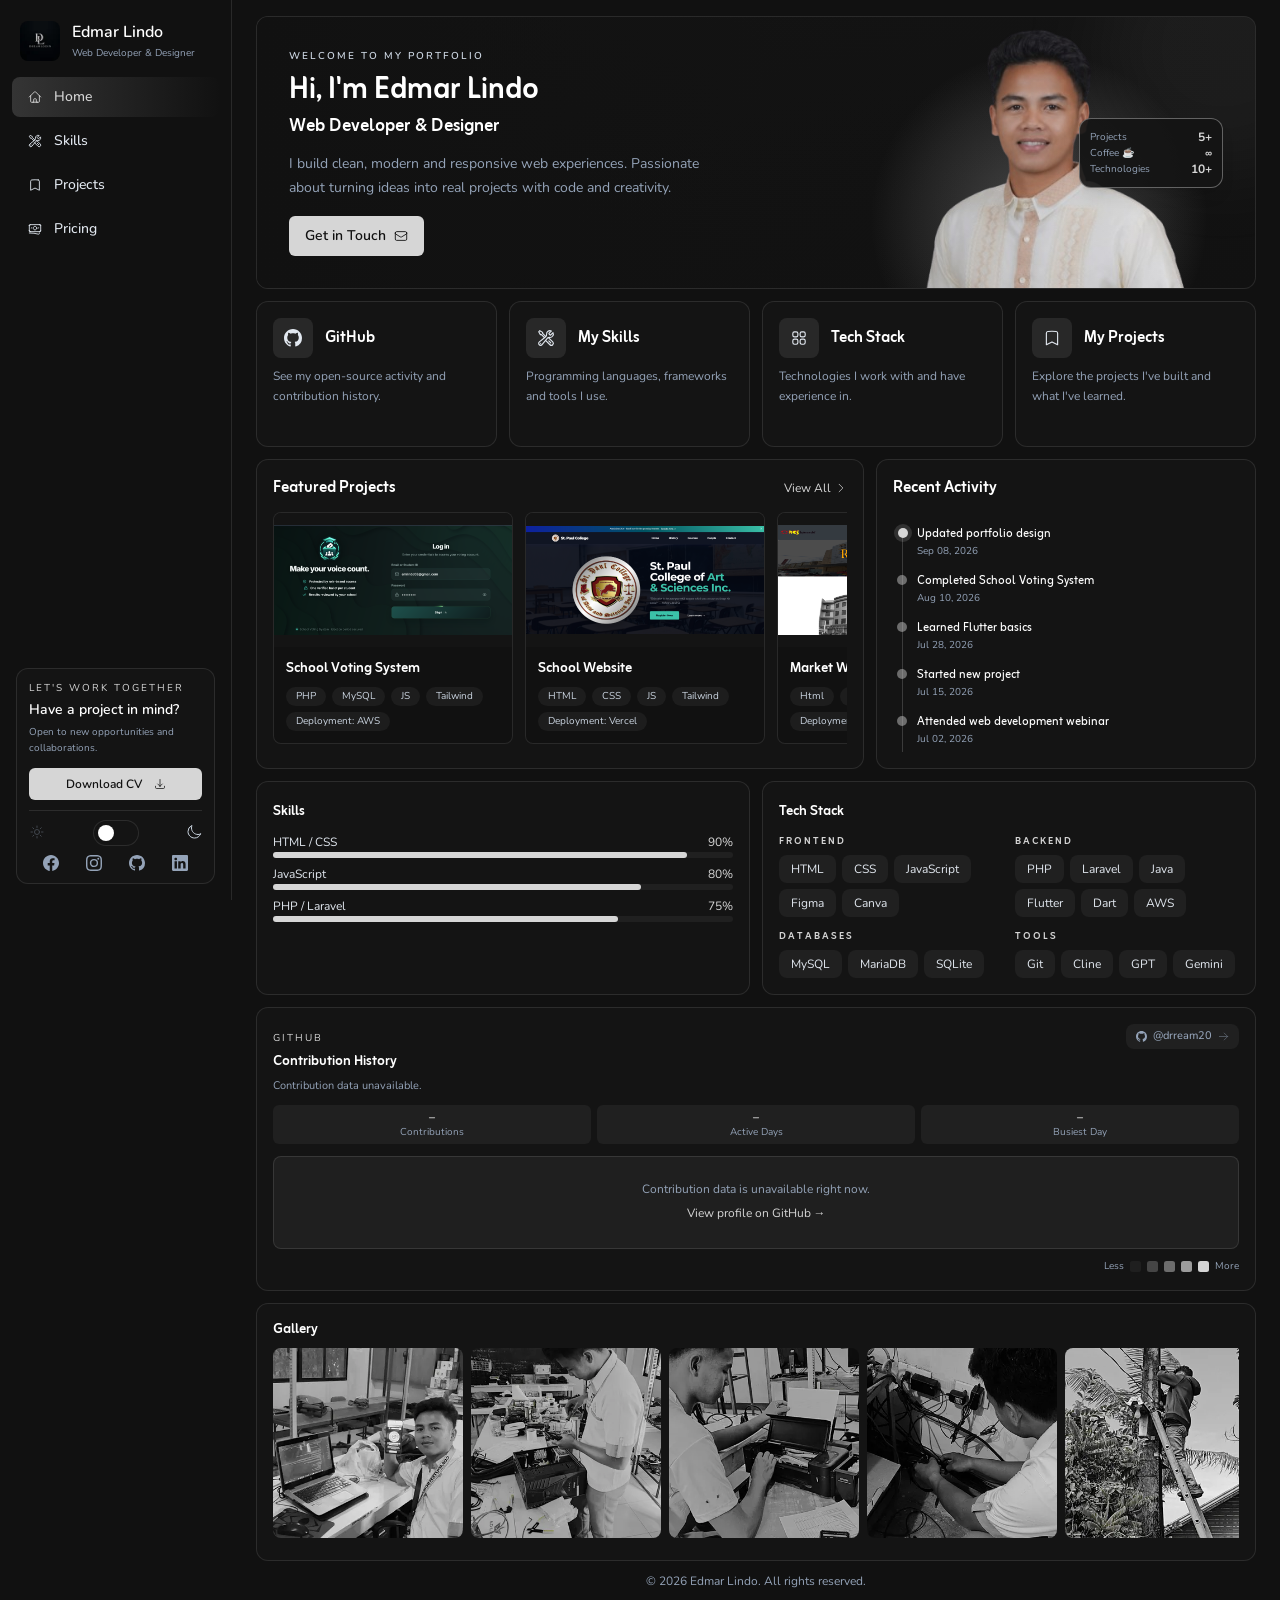
==== commit 5ba4f6ad: "added priving page" ====
--- a/index.html
+++ b/index.html
@@ -1255,7 +1255,7 @@
 
         <a
           href="./pricing/pricing.html"
-          class="sidebar-link flex items-center gap-3 rounded-lg px-3 py-2.5 text-sm font-medium transition"
+          class="sidebar-link flex items-center gap-3 rounded-lg px-4 py-2.5 text-sm font-medium transition"
         >
           <!-- Pricing -->
           <svg class="hi h-5 w-5" aria-hidden="true">
@@ -1263,18 +1263,6 @@
           </svg>
 
           Pricing
-        </a>
-
-        <a
-          href="#gallery"
-          class="sidebar-link flex items-center gap-3 rounded-lg px-4 py-2.5 text-sm font-medium transition"
-        >
-          <!-- Gallery -->
-          <svg class="hi h-5 w-5" aria-hidden="true">
-            <use href="#hi-photo" />
-          </svg>
-
-          Gallery
         </a>
 
       </nav>
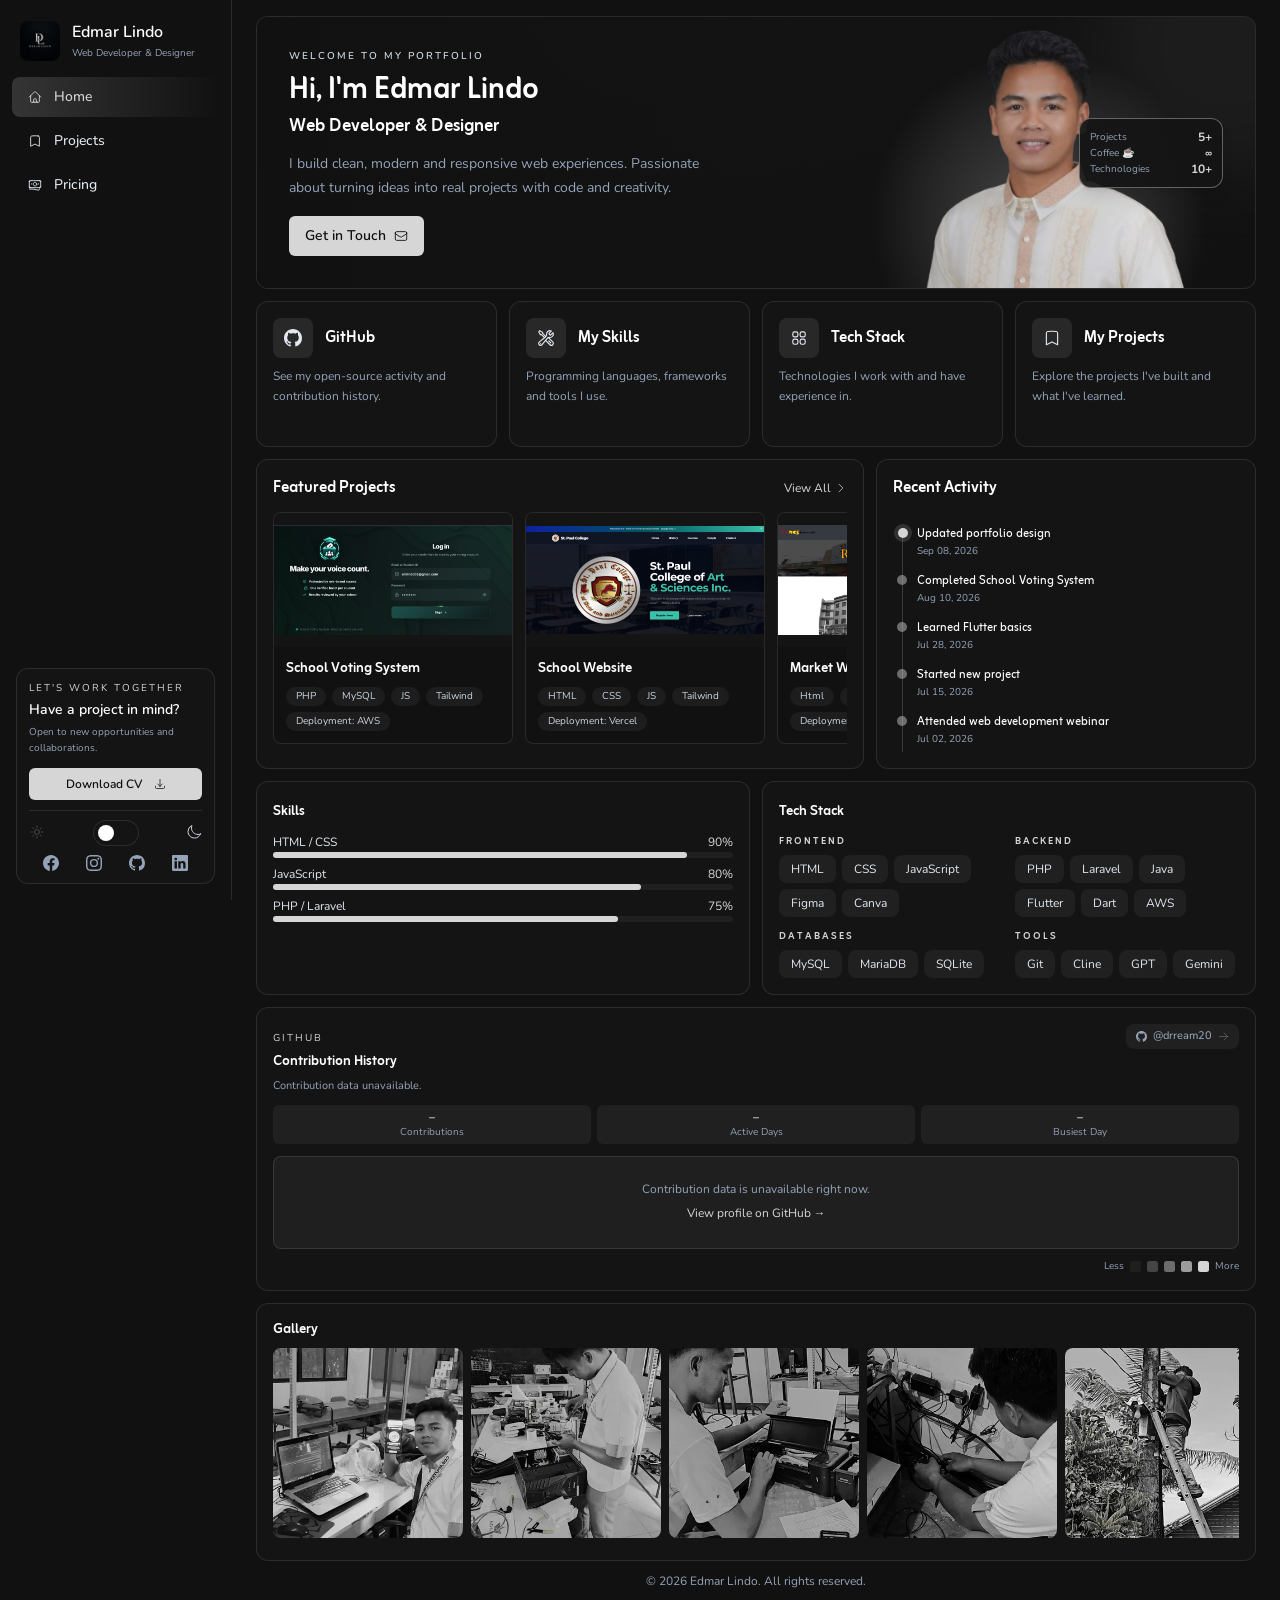
==== commit 3376271a: "added priving page" ====
--- a/index.html
+++ b/index.html
@@ -1230,18 +1230,6 @@
         </a>
 
         <a
-          href="#skills"
-          class="sidebar-link flex items-center gap-3 rounded-lg px-4 py-2.5 text-sm font-medium transition"
-        >
-          <!-- Skills -->
-          <svg class="hi h-5 w-5" aria-hidden="true">
-            <use href="#hi-wrench-screwdriver" />
-          </svg>
-
-          Skills
-        </a>
-
-        <a
           href="./projects/projects.html"
           class="sidebar-link flex items-center gap-3 rounded-lg px-4 py-2.5 text-sm font-medium transition"
         >
